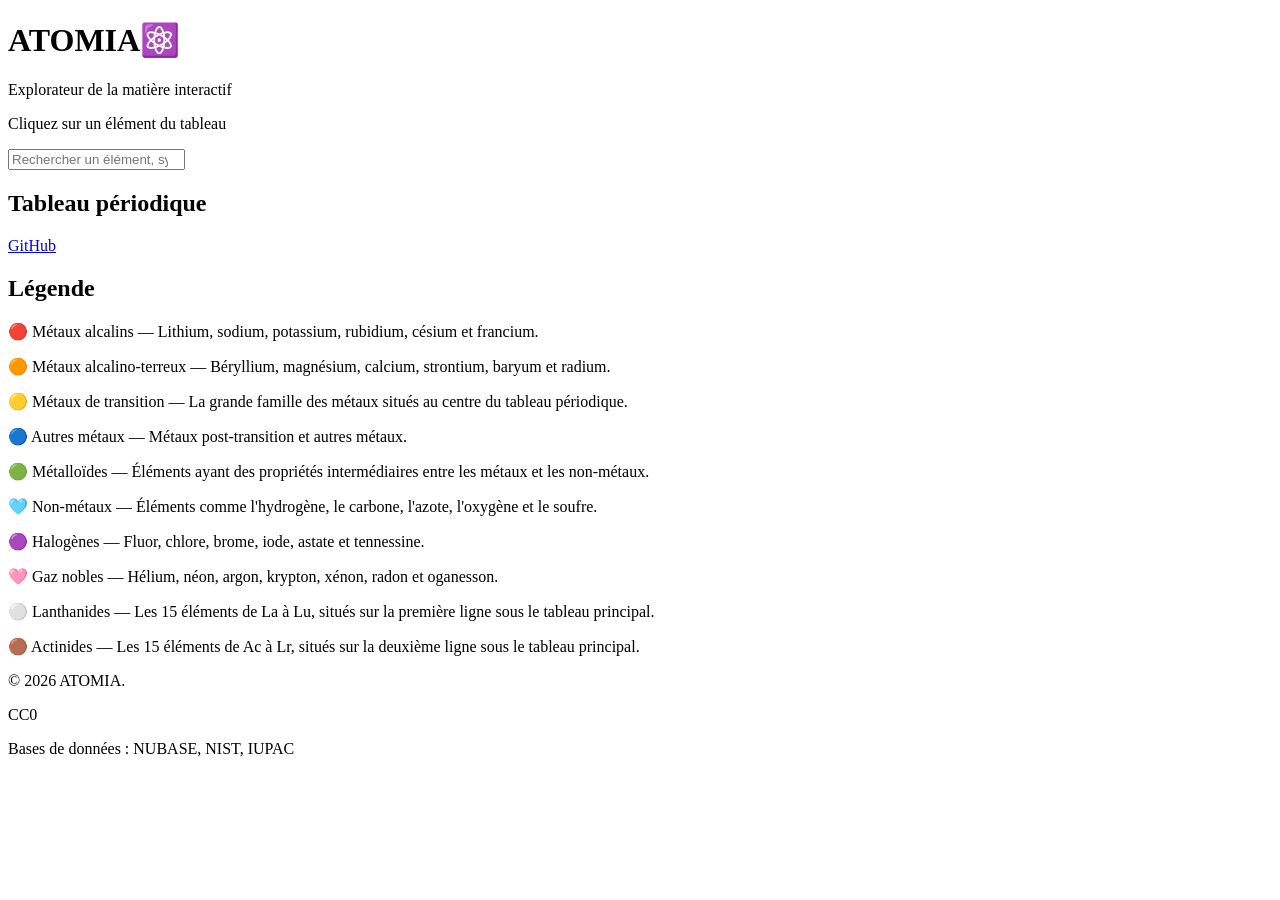
==== index.html @ 656f8fb9 "Add initial index.html for ATOMIA project Initial HTML structure for ATOMIA interactive material exp" ====
<!DOCTYPE html>
<html lang="fr">

<head>
    <meta charset="UTF-8">

    <meta name="viewport"
          content="width=device-width, initial-scale=1.0">

    <title>ATOMIA ⚛️</title>

    <link rel="stylesheet" href="style.css">
</head>

<body>

    <header class="header">

        <h1>
            <strong>ATOMIA</strong><span>⚛️</span>
        </h1>

        <p>Explorateur de la matière interactif</p>
        <p>Cliquez sur un élément du tableau</p>

    </header>

    <main>

        <section class="search-section">

            <input
                type="search"
                id="search"
                placeholder="Rechercher un élément, symbole, numéro..."
                autocomplete="off"
            >

        </section>

        <section class="periodic-section">

            <h2>Tableau périodique</h2>

            <div
                id="periodic-table"
                class="periodic-table">
            </div>

        </section>

        <section
            id="element-view"
            class="element-view hidden">
        </section>

    </main>

    <script src="app.js"></script>

    <a
        href="https://github.com/McAlex4031/Atomia"
        class="github">
        GitHub
    </a>


    <!-- LÉGENDE -->

    <section class="legend">

        <h2>Légende</h2>

        <p>
            🔴 Métaux alcalins — Lithium, sodium, potassium,
            rubidium, césium et francium.
        </p>

        <p>
            🟠 Métaux alcalino-terreux — Béryllium, magnésium,
            calcium, strontium, baryum et radium.
        </p>

        <p>
            🟡 Métaux de transition — La grande famille des
            métaux situés au centre du tableau périodique.
        </p>

        <p>
            🔵 Autres métaux — Métaux post-transition et autres métaux.
        </p>

        <p>
            🟢 Métalloïdes — Éléments ayant des propriétés
            intermédiaires entre les métaux et les non-métaux.
        </p>

        <p>
            🩵 Non-métaux — Éléments comme l'hydrogène,
            le carbone, l'azote, l'oxygène et le soufre.
        </p>

        <p>
            🟣 Halogènes — Fluor, chlore, brome, iode,
            astate et tennessine.
        </p>

        <p>
            🩷 Gaz nobles — Hélium, néon, argon, krypton,
            xénon, radon et oganesson.
        </p>

        <p>
            ⚪ Lanthanides — Les 15 éléments de La à Lu,
            situés sur la première ligne sous le tableau principal.
        </p>

        <p>
            🟤 Actinides — Les 15 éléments de Ac à Lr,
            situés sur la deuxième ligne sous le tableau principal.
        </p>

    </section>


    <footer>

        <p>© 2026 ATOMIA.</p>

        <p>CC0</p>

        <p>
            Bases de données : NUBASE, NIST, IUPAC
        </p>

    </footer>

</body>

</html>
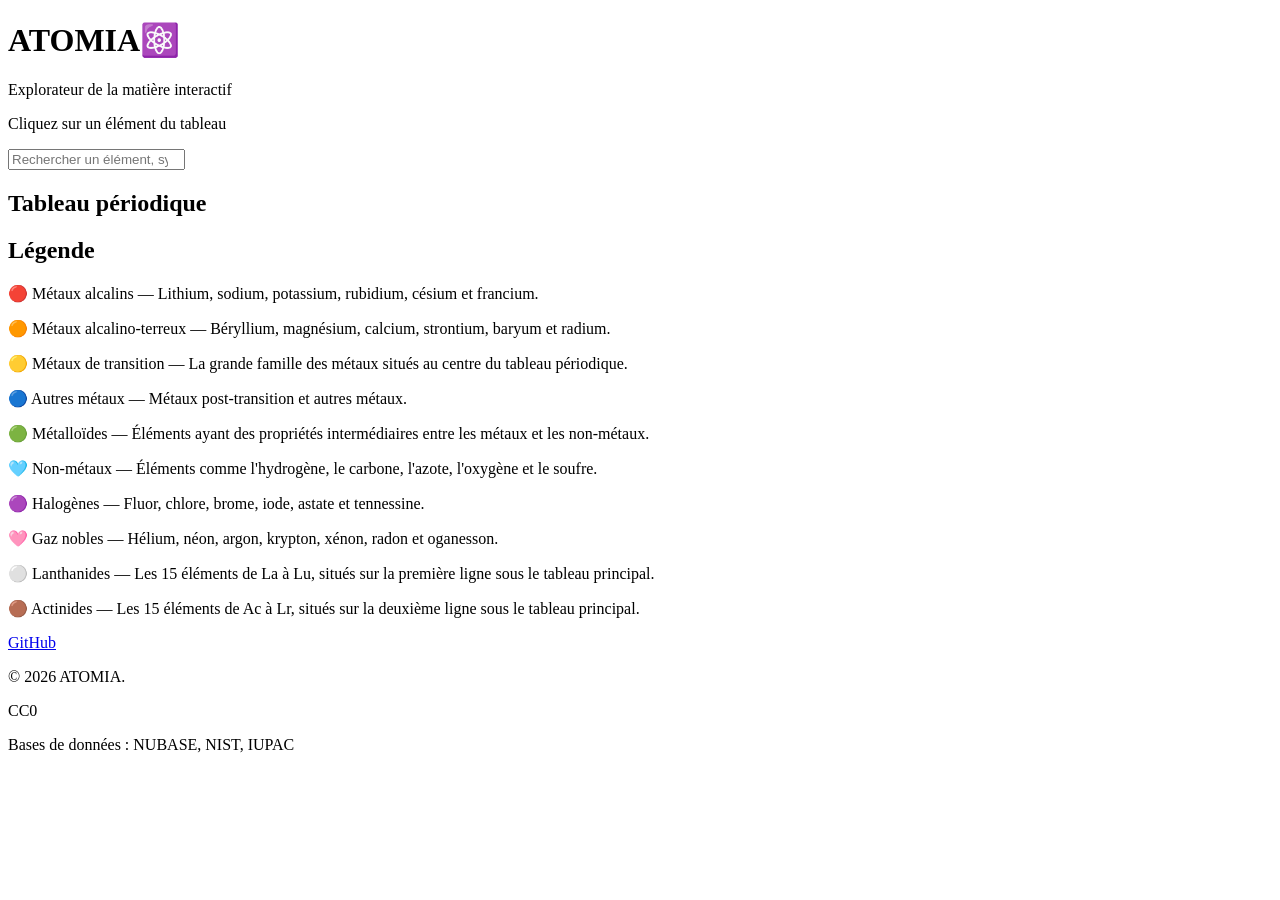
==== commit 56ae72f0: "Move GitHub link and clean up index.html Reposition GitHub link and remove redundant comments." ====
--- a/index.html
+++ b/index.html
@@ -58,15 +58,6 @@
 
     <script src="app.js"></script>
 
-    <a
-        href="https://github.com/McAlex4031/Atomia"
-        class="github">
-        GitHub
-    </a>
-
-
-    <!-- LÉGENDE -->
-
     <section class="legend">
 
         <h2>Légende</h2>
@@ -122,6 +113,11 @@
 
     </section>
 
+    <a
+    href="https://github.com/McAlex4031/Atomia"
+    class="github">
+    GitHub
+    </a>
 
     <footer>
 
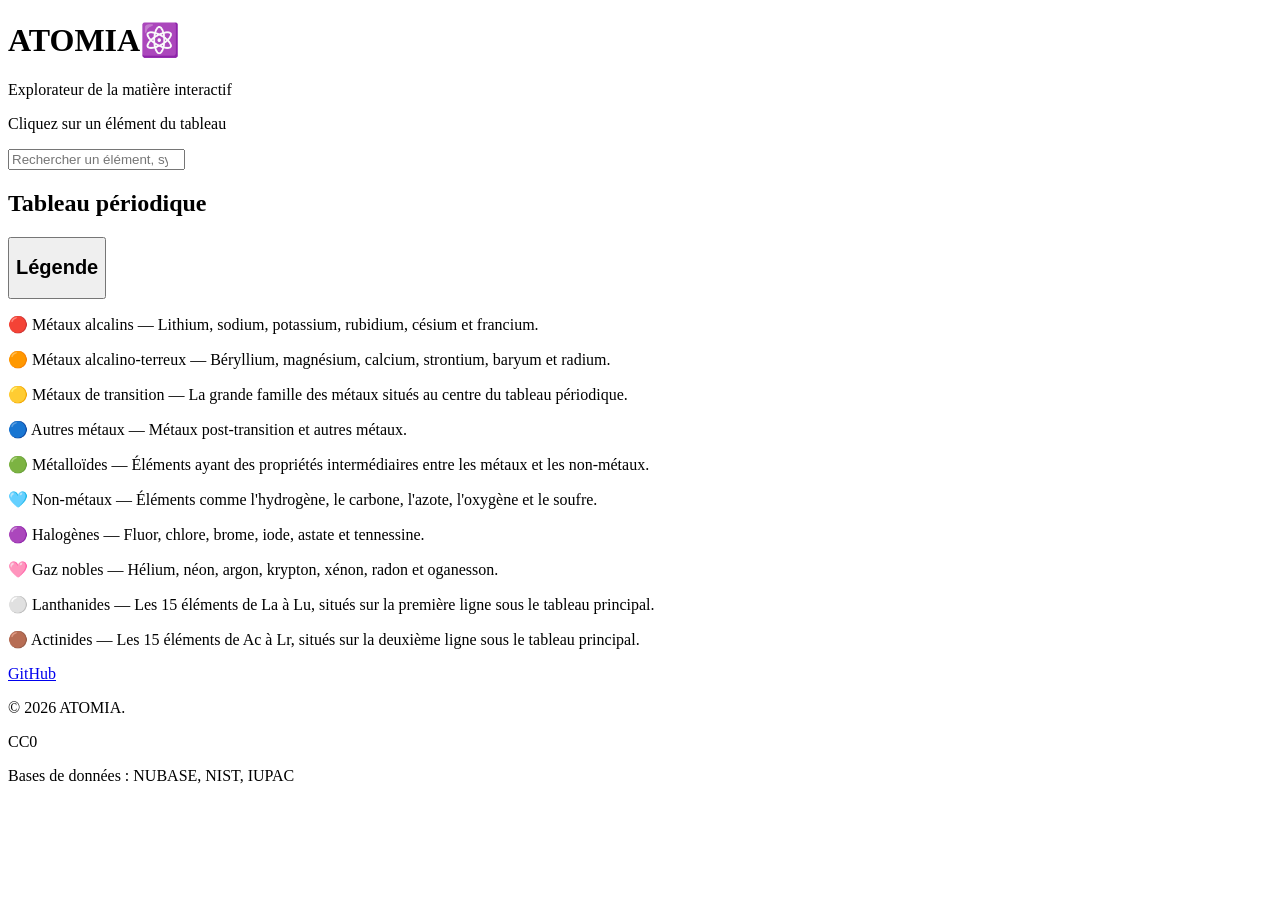
==== commit 8f30c092: "Add initial HTML structure for ATOMIA project" ====
--- a/index.html
+++ b/index.html
@@ -2,6 +2,7 @@
 <html lang="fr">
 
 <head>
+
     <meta charset="UTF-8">
 
     <meta name="viewport"
@@ -10,57 +11,80 @@
     <title>ATOMIA ⚛️</title>
 
     <link rel="stylesheet" href="style.css">
+
 </head>
 
 <body>
 
-    <header class="header">
+<header class="header">
 
-        <h1>
-            <strong>ATOMIA</strong><span>⚛️</span>
-        </h1>
+    <h1>
+        <strong>ATOMIA</strong><span>⚛️</span>
+    </h1>
 
-        <p>Explorateur de la matière interactif</p>
-        <p>Cliquez sur un élément du tableau</p>
+    <p>Explorateur de la matière interactif</p>
 
-    </header>
+    <p>Cliquez sur un élément du tableau</p>
 
-    <main>
+</header>
 
-        <section class="search-section">
 
-            <input
-                type="search"
-                id="search"
-                placeholder="Rechercher un élément, symbole, numéro..."
-                autocomplete="off"
-            >
+<main>
 
-        </section>
+    <section class="search-section">
 
-        <section class="periodic-section">
+        <input
+            type="search"
+            id="search"
+            placeholder="Rechercher un élément, symbole, numéro..."
+            autocomplete="off"
+        >
 
-            <h2>Tableau périodique</h2>
+    </section>
 
-            <div
-                id="periodic-table"
-                class="periodic-table">
-            </div>
 
-        </section>
+    <section class="periodic-section">
 
-        <section
-            id="element-view"
-            class="element-view hidden">
-        </section>
+        <h2>Tableau périodique</h2>
 
-    </main>
+        <div
+            id="periodic-table"
+            class="periodic-table">
+        </div>
 
-    <script src="app.js"></script>
+    </section>
 
-    <section class="legend">
+
+    <section
+        id="element-view"
+        class="element-view hidden">
+    </section>
+
+</main>
+
+
+<!-- LÉGENDE -->
+
+<section class="legend">
+
+    <button
+        class="legend-header"
+        id="legend-toggle"
+        type="button">
 
         <h2>Légende</h2>
+
+        <span
+            class="legend-arrow"
+            aria-hidden="true">
+        </span>
+
+    </button>
+
+
+    <div
+        class="legend-content"
+        id="legend-content">
 
         <p>
             🔴 Métaux alcalins — Lithium, sodium, potassium,
@@ -111,25 +135,34 @@
             situés sur la deuxième ligne sous le tableau principal.
         </p>
 
-    </section>
+    </div>
 
-    <a
+</section>
+
+
+<!-- GITHUB -->
+
+<a
     href="https://github.com/McAlex4031/Atomia"
     class="github">
     GitHub
-    </a>
+</a>
 
-    <footer>
 
-        <p>© 2026 ATOMIA.</p>
+<footer>
 
-        <p>CC0</p>
+    <p>© 2026 ATOMIA.</p>
 
-        <p>
-            Bases de données : NUBASE, NIST, IUPAC
-        </p>
+    <p>CC0</p>
 
-    </footer>
+    <p>
+        Bases de données : NUBASE, NIST, IUPAC
+    </p>
+
+</footer>
+
+
+<script src="app.js"></script>
 
 </body>
 
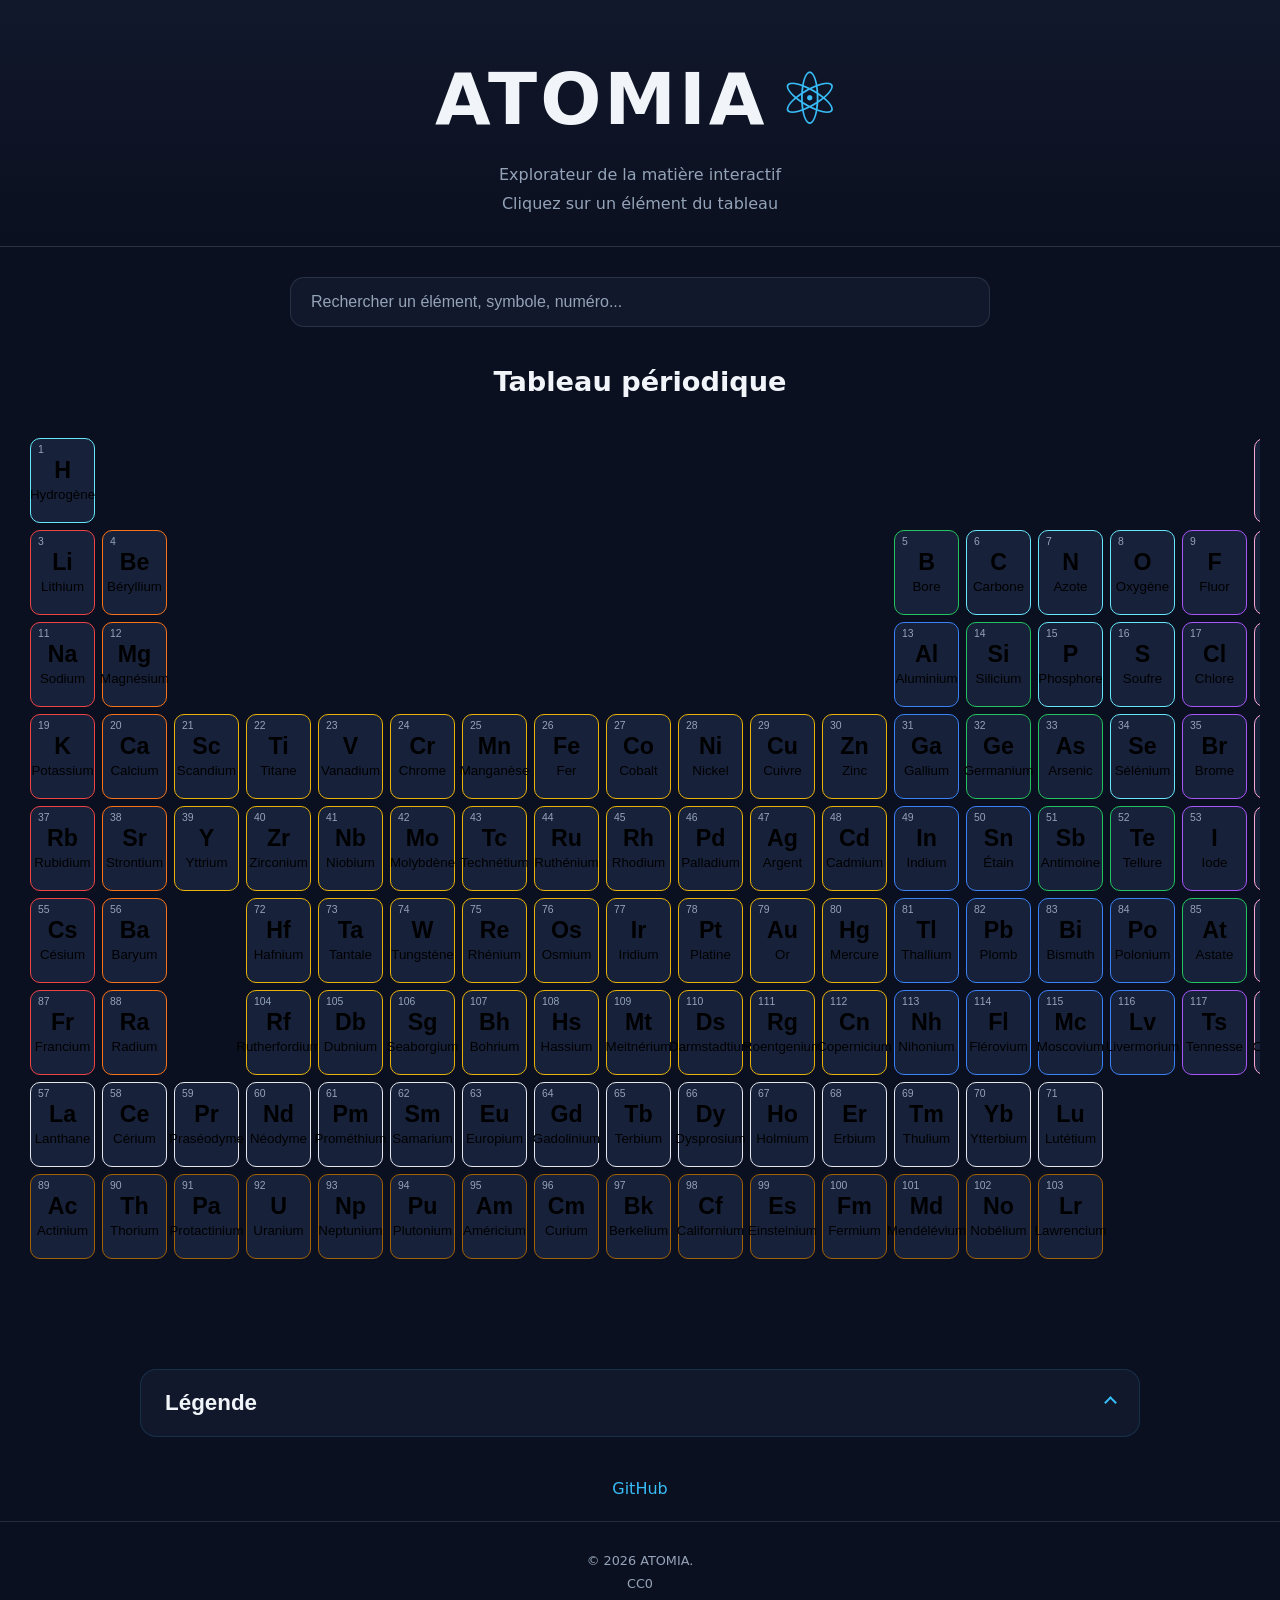
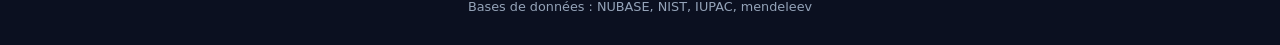
==== commit b231db8e: "Add 'mendeleev' to the list of databases" ====
--- a/index.html
+++ b/index.html
@@ -156,7 +156,7 @@
     <p>CC0</p>
 
     <p>
-        Bases de données : NUBASE, NIST, IUPAC
+        Bases de données : NUBASE, NIST, IUPAC, mendeleev
     </p>
 
 </footer>
--- a/style.css
+++ b/style.css
@@ -0,0 +1,1278 @@
+/* =========================================================
+   ATOMIA ⚛️
+   Feuille de style principale
+   ========================================================= */
+
+
+/* =========================================================
+   1. VARIABLES DU THÈME
+   ========================================================= */
+
+/*
+   Les variables CSS permettent de stocker nos couleurs
+   une seule fois.
+
+   Ensuite, au lieu d'écrire #0B1020 partout, on écrit
+   simplement var(--background).
+
+   C'est très pratique si on veut changer le thème plus tard.
+*/
+
+:root {
+
+    /* Interface */
+    --background: #0B1020;
+    --background-secondary: #11182B;
+    --card: #17213A;
+
+    --text: #F1F5F9;
+    --text-secondary: #94A3B8;
+
+    --accent: #38BDF8;
+    --accent-dark: #0284C7;
+
+    /* Familles chimiques */
+
+    --alkali-metal: #EF4444;
+    --alkaline-earth-metal: #F97316;
+    --transition-metal: #EAB308;
+    --post-transition-metal: #3B82F6;
+    --metalloid: #22C55E;
+    --nonmetal: #67E8F9;
+    --halogen: #A855F7;
+    --noble-gas: #F9A8D4;
+    --lanthanide: #E5E7EB;
+    --actinide: #A16207;
+
+    /* Autres */
+    --border: rgba(148, 163, 184, 0.18);
+    --shadow: rgba(0, 0, 0, 0.35);
+}
+
+
+/* =========================================================
+   2. RÉINITIALISATION
+   ========================================================= */
+
+* {
+    box-sizing: border-box;
+    margin: 0;
+    padding: 0;
+}
+
+html {
+    scroll-behavior: smooth;
+}
+
+body {
+
+    font-family:
+        system-ui,
+        -apple-system,
+        BlinkMacSystemFont,
+        "Segoe UI",
+        sans-serif;
+
+    background: var(--background);
+    color: var(--text);
+
+    min-height: 100vh;
+
+    line-height: 1.5;
+}
+
+
+/* =========================================================
+   3. HEADER
+   ========================================================= */
+
+.header {
+
+    text-align: center;
+
+    padding: 45px 20px 30px;
+
+    background:
+        linear-gradient(
+            180deg,
+            var(--background-secondary),
+            var(--background)
+        );
+
+    border-bottom: 1px solid var(--border);
+}
+
+.header h1 {
+
+    font-size: clamp(2.5rem, 8vw, 4.5rem);
+
+    letter-spacing: 3px;
+
+    margin-bottom: 10px;
+}
+
+.header h1 span {
+
+    margin-left: 10px;
+
+    color: var(--accent);
+}
+
+.header p {
+
+    color: var(--text-secondary);
+
+    font-size: 1rem;
+
+    margin-top: 5px;
+}
+
+
+/* =========================================================
+   4. CONTENU PRINCIPAL
+   ========================================================= */
+
+main {
+
+    width: min(1500px, 100%);
+
+    margin: 0 auto;
+
+    padding: 30px 20px 60px;
+}
+
+
+/* =========================================================
+   5. RECHERCHE
+   ========================================================= */
+
+.search-section {
+
+    display: flex;
+
+    justify-content: center;
+
+    margin-bottom: 35px;
+}
+
+#search {
+
+    width: min(700px, 100%);
+
+    padding: 15px 20px;
+
+    border: 1px solid var(--border);
+
+    border-radius: 14px;
+
+    background: var(--background-secondary);
+
+    color: var(--text);
+
+    font-size: 1rem;
+
+    outline: none;
+
+    transition:
+        border-color 0.2s ease,
+        box-shadow 0.2s ease;
+}
+
+#search::placeholder {
+
+    color: var(--text-secondary);
+}
+
+#search:focus {
+
+    border-color: var(--accent);
+
+    box-shadow:
+        0 0 0 3px rgba(56, 189, 248, 0.12);
+}
+
+
+/* =========================================================
+   6. TABLEAU PÉRIODIQUE
+   ========================================================= */
+
+.periodic-section {
+
+    width: 100%;
+}
+
+.periodic-section h2 {
+
+    text-align: center;
+
+    margin-bottom: 25px;
+
+    font-size: 1.7rem;
+}
+
+
+/*
+   Le tableau utilise CSS Grid.
+
+   18 colonnes = 18 groupes du tableau périodique.
+
+   Chaque élément sera placé par JavaScript grâce
+   à son groupe et sa période.
+*/
+
+.periodic-table {
+
+    display: grid;
+
+    grid-template-columns: repeat(18, minmax(65px, 1fr));
+
+    grid-auto-rows: minmax(85px, auto);
+
+    gap: 7px;
+
+    width: 100%;
+
+    overflow-x: auto;
+
+    padding: 10px;
+}
+
+
+/* =========================================================
+   7. CASE D'UN ÉLÉMENT
+   ========================================================= */
+
+.element {
+
+    position: relative;
+
+    display: flex;
+
+    flex-direction: column;
+
+    justify-content: center;
+
+    align-items: center;
+
+    min-width: 65px;
+
+    min-height: 85px;
+
+    padding: 7px;
+
+    border-radius: 10px;
+
+    background: var(--card);
+
+    border: 1px solid var(--border);
+
+    cursor: pointer;
+
+    user-select: none;
+
+    transition:
+        transform 0.18s ease,
+        box-shadow 0.18s ease,
+        filter 0.18s ease;
+}
+
+
+/*
+   :hover s'active quand la souris passe au-dessus
+   d'une case.
+
+   transform: translateY(-4px)
+   fait légèrement monter la case.
+*/
+
+.element:hover {
+
+    transform: translateY(-4px);
+
+    box-shadow:
+        0 8px 20px var(--shadow);
+
+    filter: brightness(1.12);
+
+    z-index: 2;
+}
+
+
+/*
+   Quand on navigue au clavier avec TAB,
+   on garde un indicateur visuel.
+*/
+
+.element:focus-visible {
+
+    outline: 2px solid var(--accent);
+
+    outline-offset: 2px;
+}
+
+
+/* Numéro atomique */
+
+.element .atomic-number {
+
+    position: absolute;
+
+    top: 5px;
+    left: 7px;
+
+    font-size: 0.65rem;
+
+    color: var(--text-secondary);
+}
+
+
+/* Symbole */
+
+.element .symbol {
+
+    font-size: 1.45rem;
+
+    font-weight: 800;
+
+    line-height: 1;
+
+    margin-bottom: 5px;
+}
+
+
+/* Nom */
+
+.element .name {
+
+    font-size: 0.65rem;
+
+    text-align: center;
+
+    color: var(--text-secondary);
+
+    white-space: nowrap;
+
+    overflow: hidden;
+
+    text-overflow: ellipsis;
+
+    max-width: 100%;
+}
+
+
+/* Masse atomique */
+
+.element .atomic-mass {
+
+    font-size: 0.55rem;
+
+    margin-top: 4px;
+
+    color: var(--text-secondary);
+}
+
+
+/* =========================================================
+   8. COULEURS DES FAMILLES CHIMIQUES
+   ========================================================= */
+
+.element.alkali-metal {
+    border-color: var(--alkali-metal);
+}
+
+.element.alkaline-earth-metal {
+    border-color: var(--alkaline-earth-metal);
+}
+
+.element.transition-metal {
+    border-color: var(--transition-metal);
+}
+
+.element.post-transition-metal {
+    border-color: var(--post-transition-metal);
+}
+
+.element.metalloid {
+    border-color: var(--metalloid);
+}
+
+.element.nonmetal {
+    border-color: var(--nonmetal);
+}
+
+.element.halogen {
+    border-color: var(--halogen);
+}
+
+.element.noble-gas {
+    border-color: var(--noble-gas);
+}
+
+.element.lanthanide {
+    border-color: var(--lanthanide);
+}
+
+.element.actinide {
+    border-color: var(--actinide);
+}
+
+
+/*
+   Petit effet lumineux au survol.
+
+   Chaque famille reprend sa propre couleur.
+*/
+
+.element.alkali-metal:hover {
+    box-shadow: 0 0 18px var(--alkali-metal);
+}
+
+.element.alkaline-earth-metal:hover {
+    box-shadow: 0 0 18px var(--alkaline-earth-metal);
+}
+
+.element.transition-metal:hover {
+    box-shadow: 0 0 18px var(--transition-metal);
+}
+
+.element.post-transition-metal:hover {
+    box-shadow: 0 0 18px var(--post-transition-metal);
+}
+
+.element.metalloid:hover {
+    box-shadow: 0 0 18px var(--metalloid);
+}
+
+.element.nonmetal:hover {
+    box-shadow: 0 0 18px var(--nonmetal);
+}
+
+.element.halogen:hover {
+    box-shadow: 0 0 18px var(--halogen);
+}
+
+.element.noble-gas:hover {
+    box-shadow: 0 0 18px var(--noble-gas);
+}
+
+.element.lanthanide:hover {
+    box-shadow: 0 0 18px var(--lanthanide);
+}
+
+.element.actinide:hover {
+    box-shadow: 0 0 18px var(--actinide);
+}
+
+
+/* =========================================================
+   9. FICHE D'UN ÉLÉMENT
+   ========================================================= */
+
+.element-view {
+
+    margin-top: 40px;
+
+    padding: 30px;
+
+    background: var(--background-secondary);
+
+    border: 1px solid var(--border);
+
+    border-radius: 18px;
+
+    box-shadow:
+        0 15px 40px var(--shadow);
+}
+
+
+/*
+   Cette classe permet à JavaScript de cacher
+   complètement la fiche.
+*/
+
+.hidden {
+    display: none;
+}
+
+
+/* =========================================================
+   10. LIEN GITHUB
+   ========================================================= */
+
+.github {
+
+    display: block;
+
+    width: fit-content;
+
+    margin: 20px auto;
+
+    color: var(--accent);
+
+    text-decoration: none;
+
+    transition:
+        color 0.2s ease,
+        transform 0.2s ease;
+}
+
+.github:hover {
+
+    color: var(--text);
+
+    transform: translateY(-2px);
+}
+
+
+/* =========================================================
+   11. FOOTER
+   ========================================================= */
+
+footer {
+
+    text-align: center;
+
+    padding: 25px 20px;
+
+    color: var(--text-secondary);
+
+    font-size: 0.8rem;
+
+    border-top: 1px solid var(--border);
+}
+
+footer p {
+
+    margin: 4px 0;
+}
+
+
+/* =========================================================
+   12. RESPONSIVE — TABLETTE
+   ========================================================= */
+
+@media (max-width: 900px) {
+
+    main {
+        padding-left: 10px;
+        padding-right: 10px;
+    }
+
+    .periodic-table {
+
+        grid-template-columns:
+            repeat(18, 65px);
+
+        overflow-x: auto;
+    }
+
+}
+
+
+/* =========================================================
+   13. RESPONSIVE — TÉLÉPHONE
+   ========================================================= */
+
+@media (max-width: 600px) {
+
+    .header {
+
+        padding-top: 30px;
+        padding-bottom: 25px;
+    }
+
+    .header h1 {
+
+        font-size: 2.5rem;
+
+        letter-spacing: 2px;
+    }
+
+    main {
+
+        padding-top: 20px;
+    }
+
+    .periodic-section h2 {
+
+        font-size: 1.4rem;
+    }
+
+    .periodic-table {
+
+        gap: 5px;
+
+        padding: 8px;
+    }
+
+    .element {
+
+        min-width: 60px;
+        min-height: 78px;
+    }
+
+    .element .symbol {
+
+        font-size: 1.25rem;
+    }
+
+    .element .name {
+
+        font-size: 0.58rem;
+    }
+
+    .element-view {
+
+        padding: 20px;
+    }
+}
+
+
+/* =========================================================
+   14. ACCESSIBILITÉ
+   ========================================================= */
+
+@media (prefers-reduced-motion: reduce) {
+
+    *,
+    *::before,
+    *::after {
+
+        scroll-behavior: auto !important;
+
+        transition-duration: 0.01ms !important;
+
+        animation-duration: 0.01ms !important;
+    }
+}
+/* =========================================================
+   LÉGENDE
+   ========================================================= */
+
+.legend {
+    margin: 40px auto;
+    padding: 0;
+    max-width: 1000px;
+
+    background: var(--background-secondary);
+    border: 1px solid rgba(56, 189, 248, 0.15);
+    border-radius: 16px;
+
+    overflow: hidden;
+}
+
+
+/* Bouton titre + flèche */
+
+.legend-header {
+    width: 100%;
+
+    display: flex;
+    align-items: center;
+    justify-content: space-between;
+
+    padding: 20px 24px;
+
+    background: transparent;
+    border: none;
+
+    color: var(--text);
+
+    cursor: pointer;
+    text-align: left;
+}
+
+
+.legend-header h2 {
+    margin: 0;
+
+    font-size: 1.4rem;
+}
+
+
+/* Petite flèche créée en CSS */
+
+.legend-arrow {
+    width: 9px;
+    height: 9px;
+
+    border-right: 2px solid var(--accent);
+    border-bottom: 2px solid var(--accent);
+
+    transform: rotate(225deg);
+
+    transition: transform 0.25s ease;
+}
+
+
+/* Contenu fermé */
+
+.legend-content {
+    max-height: 0;
+    overflow: hidden;
+
+    padding: 0 24px;
+
+    opacity: 0;
+
+    transition:
+        max-height 0.35s ease,
+        opacity 0.25s ease,
+        padding 0.35s ease;
+}
+
+
+/* Contenu ouvert */
+
+.legend.open .legend-content {
+    max-height: 1000px;
+
+    padding: 0 24px 20px;
+
+    opacity: 1;
+}
+
+
+/* Flèche vers le bas quand ouvert */
+
+.legend.open .legend-arrow {
+    transform: rotate(45deg);
+}
+
+
+/* Paragraphes */
+
+.legend-content p {
+    margin: 10px 0;
+
+    color: var(--text-secondary);
+    line-height: 1.6;
+}
+
+
+/* Effet au survol */
+
+.legend-header:hover {
+    background: rgba(56, 189, 248, 0.05);
+}
+
+
+/* Mobile */
+
+@media (max-width: 600px) {
+
+    .legend {
+        margin: 30px 12px;
+    }
+
+    .legend-header {
+        padding: 18px;
+    }
+
+    .legend-content {
+        padding-left: 18px;
+        padding-right: 18px;
+    }
+
+    .legend.open .legend-content {
+        padding-left: 18px;
+        padding-right: 18px;
+        padding-bottom: 18px;
+    }
+
+}
+/* =========================================================
+   SECTIONS DÉPLIABLES DES FICHES ÉLÉMENTS
+   ========================================================= */
+
+.collapsible-section {
+    overflow: hidden;
+}
+
+
+/* Bouton de la section */
+
+.section-toggle {
+    width: 100%;
+
+    display: flex;
+    align-items: center;
+    justify-content: space-between;
+
+    padding: 5px 0;
+
+    background: transparent;
+    border: none;
+
+    color: var(--text);
+
+    cursor: pointer;
+    text-align: left;
+}
+
+
+.section-toggle h3 {
+    margin: 0;
+}
+
+
+/* Vraie flèche créée en CSS */
+
+.section-arrow {
+    width: 9px;
+    height: 9px;
+
+    border-right: 2px solid var(--accent);
+    border-bottom: 2px solid var(--accent);
+
+    transform: rotate(225deg);
+
+    transition: transform 0.25s ease;
+}
+
+
+/* Contenu fermé */
+
+.section-content {
+    max-height: 0;
+
+    overflow: hidden;
+
+    opacity: 0;
+
+    transition:
+        max-height 0.35s ease,
+        opacity 0.25s ease;
+}
+
+
+/* Contenu ouvert */
+
+.collapsible-section.open .section-content {
+    max-height: 5000px;
+
+    opacity: 1;
+}
+
+
+/* Flèche vers le bas */
+
+.collapsible-section.open .section-arrow {
+    transform: rotate(45deg);
+}
+
+
+/* Effet au survol */
+
+.section-toggle:hover {
+    opacity: 0.85;
+}
+
+
+/* Accessibilité : moins d'animations */
+
+@media (prefers-reduced-motion: reduce) {
+
+    .section-arrow,
+    .section-content {
+        transition: none;
+    }
+
+}
+
+/* =========================================================
+   FICHES ÉLÉMENTS - NOUVELLES SECTIONS
+   ========================================================= */
+
+.collapsible-section {
+    margin: 20px 0;
+    padding: 18px 20px;
+    background: var(--card);
+    border-radius: 14px;
+    border: 1px solid rgba(56, 189, 248, 0.12);
+    overflow: hidden;
+}
+
+
+/* ---------------------------------------------------------
+   BOUTON DES SECTIONS
+   --------------------------------------------------------- */
+
+.section-toggle {
+    width: 100%;
+    display: flex;
+    align-items: center;
+    justify-content: space-between;
+
+    padding: 5px 0;
+
+    background: transparent;
+    border: none;
+
+    color: var(--text);
+
+    cursor: pointer;
+    text-align: left;
+}
+
+.section-toggle h3 {
+    margin: 0;
+    font-size: 1.1rem;
+}
+
+
+/* ---------------------------------------------------------
+   FLÈCHE
+   --------------------------------------------------------- */
+
+.section-arrow {
+    width: 9px;
+    height: 9px;
+
+    border-right: 2px solid var(--accent);
+    border-bottom: 2px solid var(--accent);
+
+    transform: rotate(225deg);
+
+    transition: transform 0.25s ease;
+}
+
+.collapsible-section.open .section-arrow {
+    transform: rotate(45deg);
+}
+
+
+/* ---------------------------------------------------------
+   CONTENU DÉPLIABLE
+   --------------------------------------------------------- */
+
+.section-content {
+    max-height: 0;
+    overflow: hidden;
+
+    opacity: 0;
+
+    transition:
+        max-height 0.35s ease,
+        opacity 0.25s ease;
+}
+
+.collapsible-section.open .section-content {
+    max-height: 5000px;
+    opacity: 1;
+}
+
+
+/* ---------------------------------------------------------
+   GRILLE DES INFORMATIONS
+   --------------------------------------------------------- */
+
+.info-grid {
+    display: grid;
+
+    grid-template-columns:
+        repeat(auto-fit, minmax(180px, 1fr));
+
+    gap: 12px;
+
+    margin-top: 15px;
+}
+
+
+/* ---------------------------------------------------------
+   CARTE D'INFORMATION
+   --------------------------------------------------------- */
+
+.info-card {
+    padding: 14px;
+
+    background: var(--background-secondary);
+
+    border-radius: 10px;
+
+    border: 1px solid rgba(56, 189, 248, 0.08);
+
+    display: flex;
+    flex-direction: column;
+
+    gap: 6px;
+}
+
+.info-card strong {
+    color: var(--accent);
+    font-size: 0.85rem;
+}
+
+.info-card span {
+    color: var(--text);
+    line-height: 1.4;
+}
+
+
+/* ---------------------------------------------------------
+   SOUS-INFORMATIONS
+   --------------------------------------------------------- */
+
+.sub-info {
+    margin-top: 20px;
+}
+
+.sub-info h4 {
+    margin-bottom: 10px;
+    color: var(--text);
+}
+
+.sub-info ul {
+    margin: 0;
+    padding-left: 20px;
+}
+
+.sub-info li {
+    margin: 6px 0;
+    color: var(--text-secondary);
+}
+
+
+/* ---------------------------------------------------------
+   ÉTATS D'OXYDATION
+   --------------------------------------------------------- */
+
+.oxidation-states {
+    display: flex;
+    flex-wrap: wrap;
+
+    gap: 10px;
+
+    margin-top: 15px;
+}
+
+.oxidation-state {
+    display: inline-flex;
+
+    align-items: center;
+    justify-content: center;
+
+    min-width: 42px;
+    padding: 8px 12px;
+
+    background: var(--background-secondary);
+
+    border-radius: 10px;
+
+    color: var(--accent);
+
+    font-weight: 600;
+
+    border: 1px solid rgba(56, 189, 248, 0.15);
+}
+
+
+/* ---------------------------------------------------------
+   FORMULES
+   --------------------------------------------------------- */
+
+.formulas-list {
+    display: flex;
+    flex-direction: column;
+
+    gap: 10px;
+
+    margin-top: 15px;
+}
+
+.formula-button {
+    width: 100%;
+
+    padding: 14px;
+
+    display: flex;
+    align-items: center;
+    gap: 10px;
+
+    background: var(--background-secondary);
+
+    border: 1px solid rgba(56, 189, 248, 0.1);
+
+    border-radius: 10px;
+
+    color: var(--text);
+
+    cursor: pointer;
+
+    text-align: left;
+
+    transition:
+        border-color 0.2s ease,
+        transform 0.2s ease;
+}
+
+.formula-button:hover {
+    border-color: var(--accent);
+    transform: translateX(3px);
+}
+
+.formula-button strong {
+    color: var(--accent);
+}
+
+
+/* ---------------------------------------------------------
+   NUCLÉIDES
+   --------------------------------------------------------- */
+
+.nuclides-list {
+    display: grid;
+
+    grid-template-columns:
+        repeat(auto-fit, minmax(160px, 1fr));
+
+    gap: 12px;
+
+    margin-top: 15px;
+}
+
+.nuclide-card {
+    padding: 14px;
+
+    background: var(--background-secondary);
+
+    border-radius: 10px;
+
+    border: 1px solid rgba(56, 189, 248, 0.08);
+}
+
+.nuclide-card h4 {
+    margin: 0 0 10px;
+
+    color: var(--accent);
+    font-size: 1.05rem;
+}
+
+.nuclide-card p {
+    margin: 5px 0;
+
+    color: var(--text-secondary);
+}
+
+
+/* ---------------------------------------------------------
+   IONS
+   --------------------------------------------------------- */
+
+.ions-list {
+    display: grid;
+
+    grid-template-columns:
+        repeat(auto-fit, minmax(160px, 1fr));
+
+    gap: 12px;
+
+    margin-top: 15px;
+}
+
+.ion-card {
+    padding: 14px;
+
+    background: var(--background-secondary);
+
+    border-radius: 10px;
+
+    border: 1px solid rgba(56, 189, 248, 0.08);
+}
+
+.ion-card h4 {
+    margin: 0 0 10px;
+
+    color: var(--accent);
+
+    font-size: 1.15rem;
+}
+
+.ion-card p {
+    margin: 5px 0;
+
+    color: var(--text-secondary);
+}
+
+
+/* ---------------------------------------------------------
+   DONNÉES ABSENTES
+   --------------------------------------------------------- */
+
+.empty-data {
+    margin-top: 15px;
+
+    color: var(--text-secondary);
+
+    font-style: italic;
+}
+
+
+/* ---------------------------------------------------------
+   BOUTON FERMER
+   --------------------------------------------------------- */
+
+.close-element {
+    display: block;
+
+    margin: 30px auto 10px;
+
+    padding: 12px 24px;
+
+    background: var(--accent);
+
+    color: #ffffff;
+
+    border: none;
+
+    border-radius: 10px;
+
+    cursor: pointer;
+
+    font-weight: 600;
+
+    transition:
+        background 0.2s ease,
+        transform 0.2s ease;
+}
+
+.close-element:hover {
+    background: var(--accent-dark);
+    transform: translateY(-2px);
+}
+
+
+/* ---------------------------------------------------------
+   FICHE ÉLÉMENT
+   --------------------------------------------------------- */
+
+.element-header {
+    display: flex;
+
+    align-items: center;
+
+    gap: 20px;
+
+    margin-bottom: 25px;
+
+    padding: 25px;
+
+    background: var(--card);
+
+    border-radius: 16px;
+
+    border: 1px solid rgba(56, 189, 248, 0.12);
+}
+
+.element-symbol-large {
+    width: 
+       
+.element {
+    color: var(--text);
+}
+
+.element .atomic-number,
+.element .symbol,
+.element .element-name {
+    color: inherit;
+}
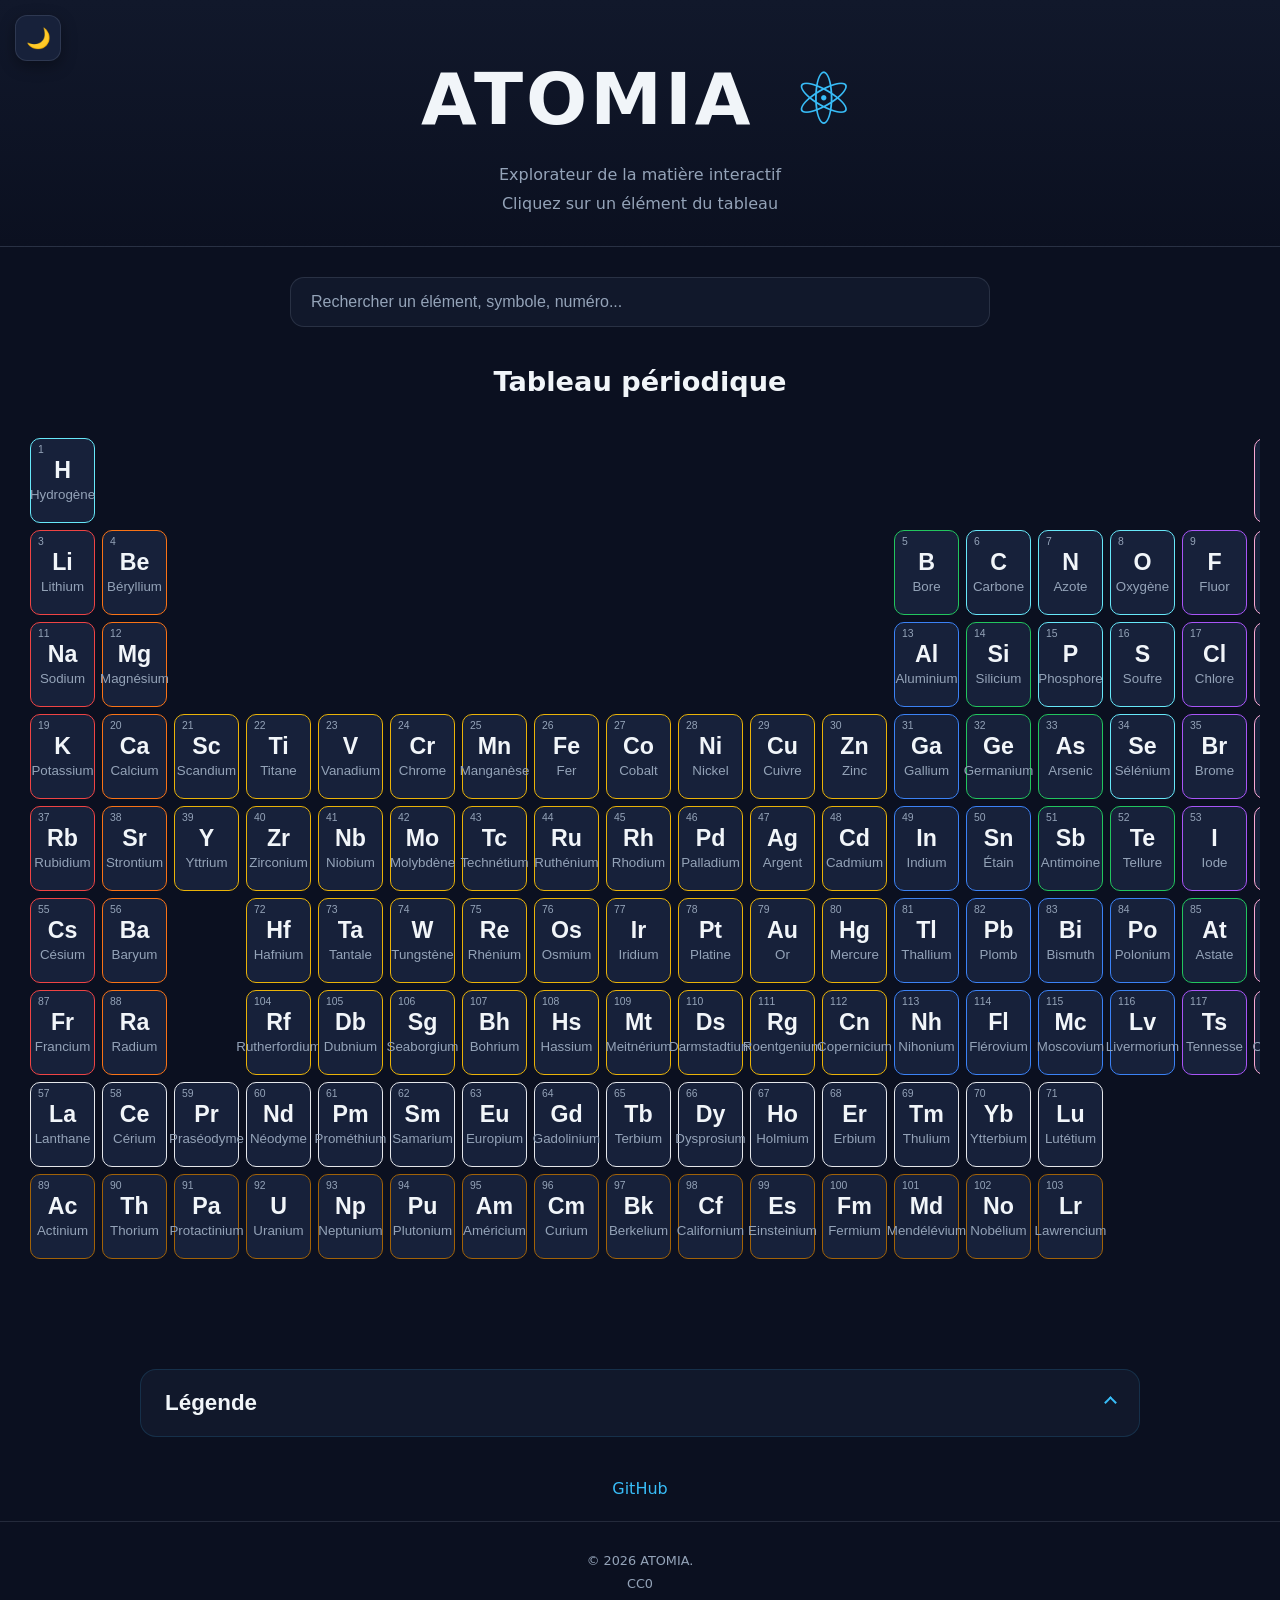
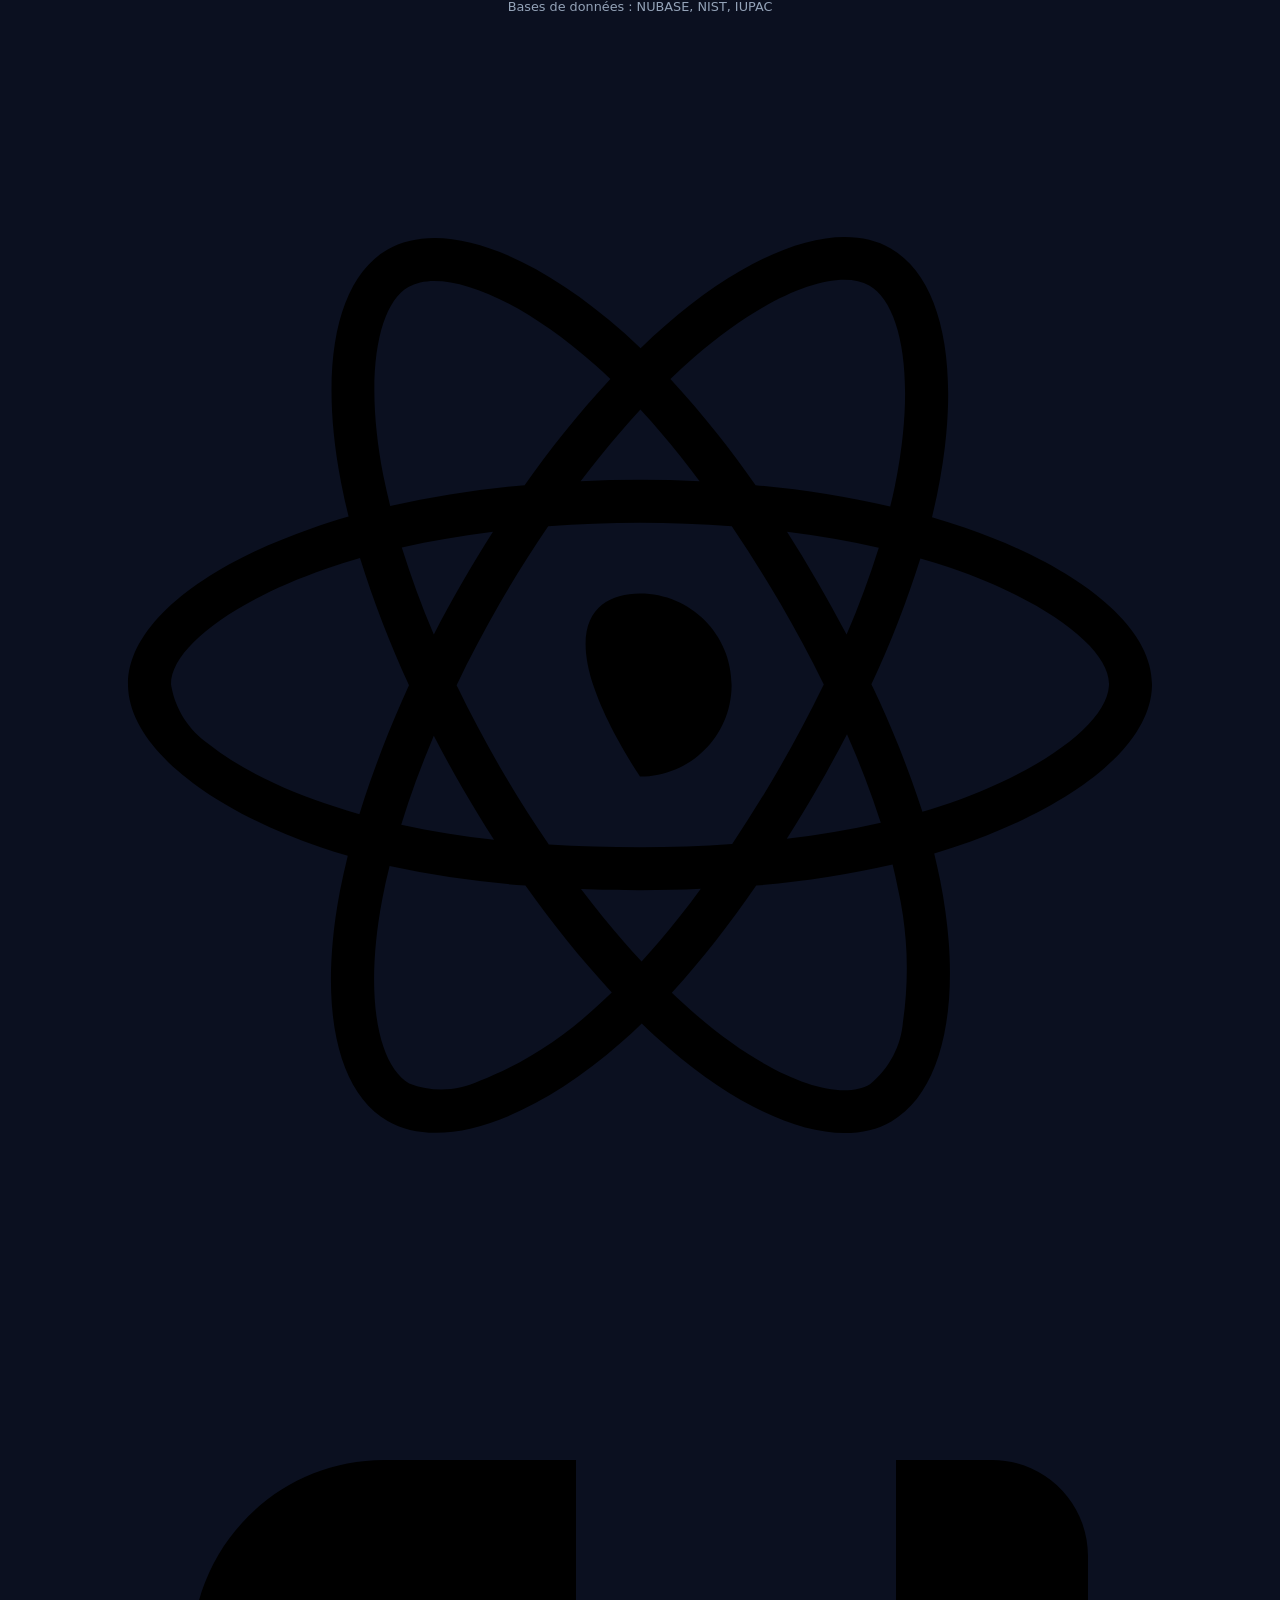
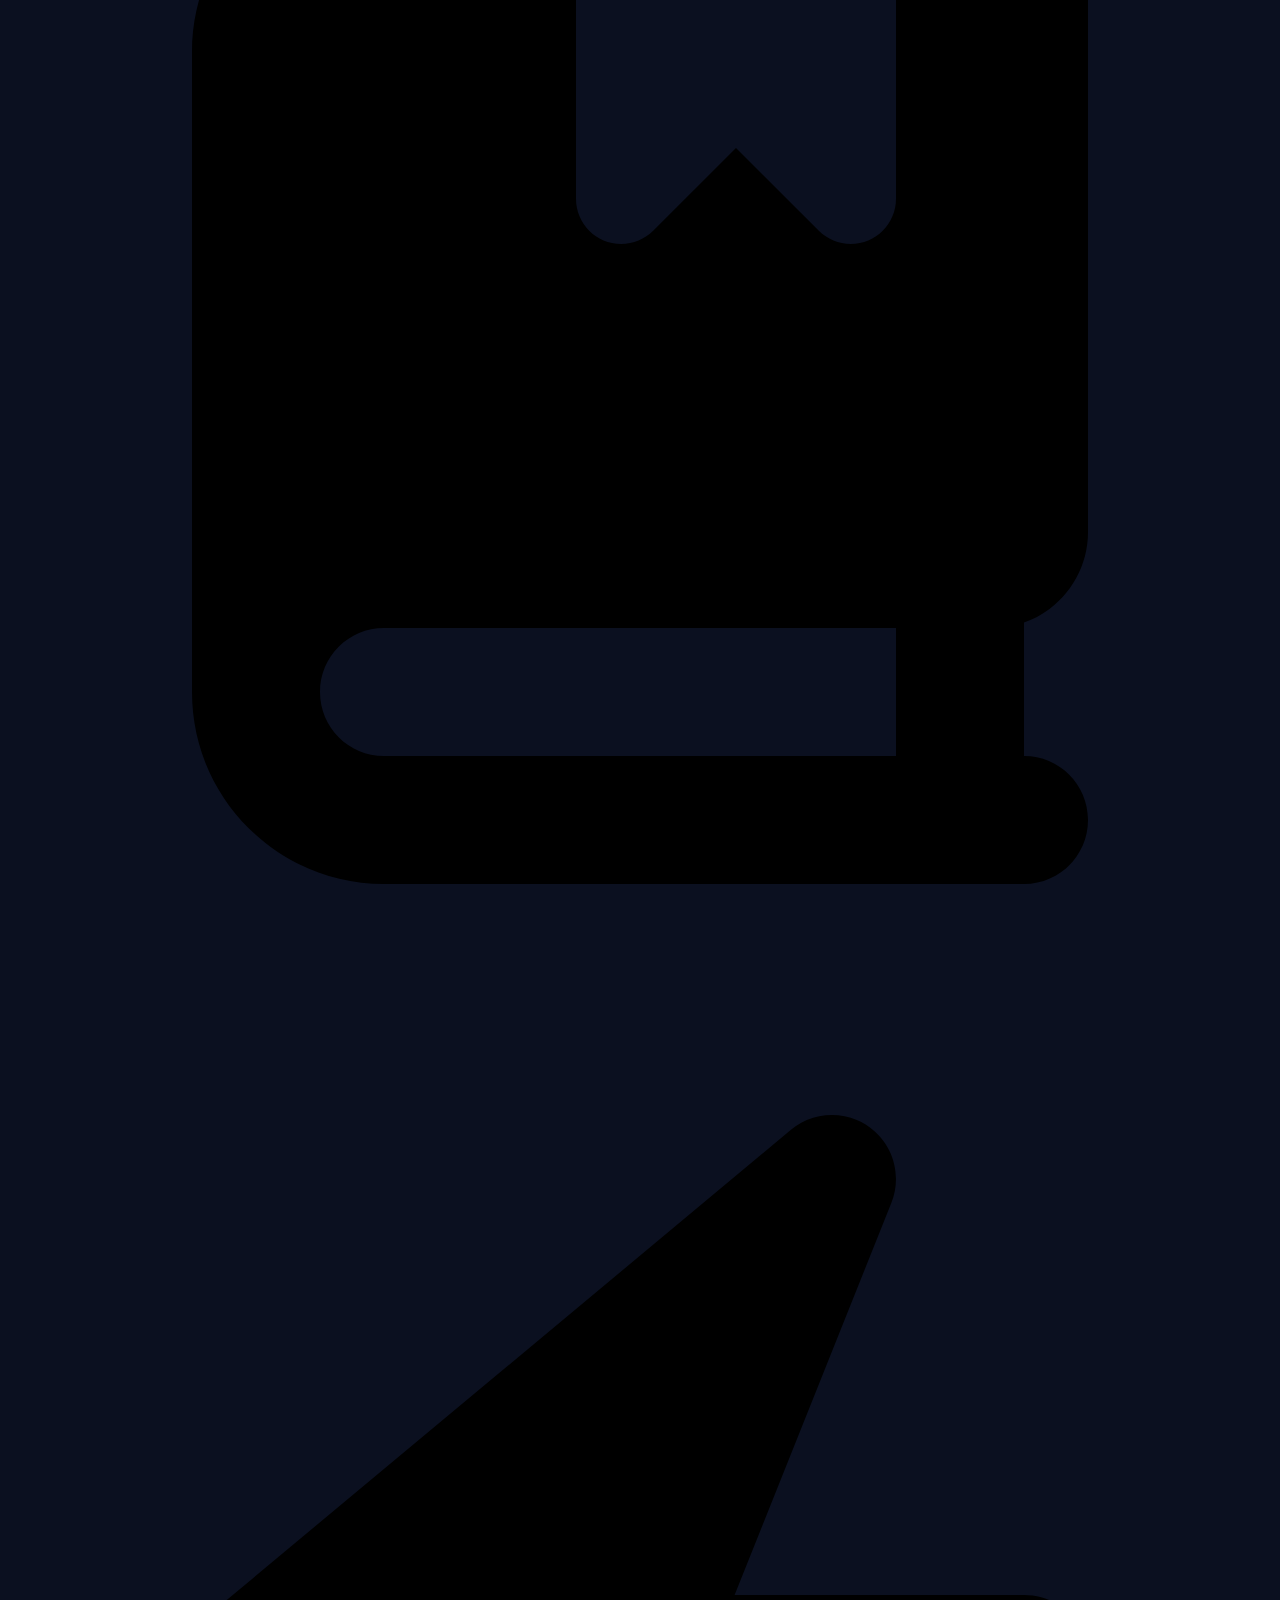
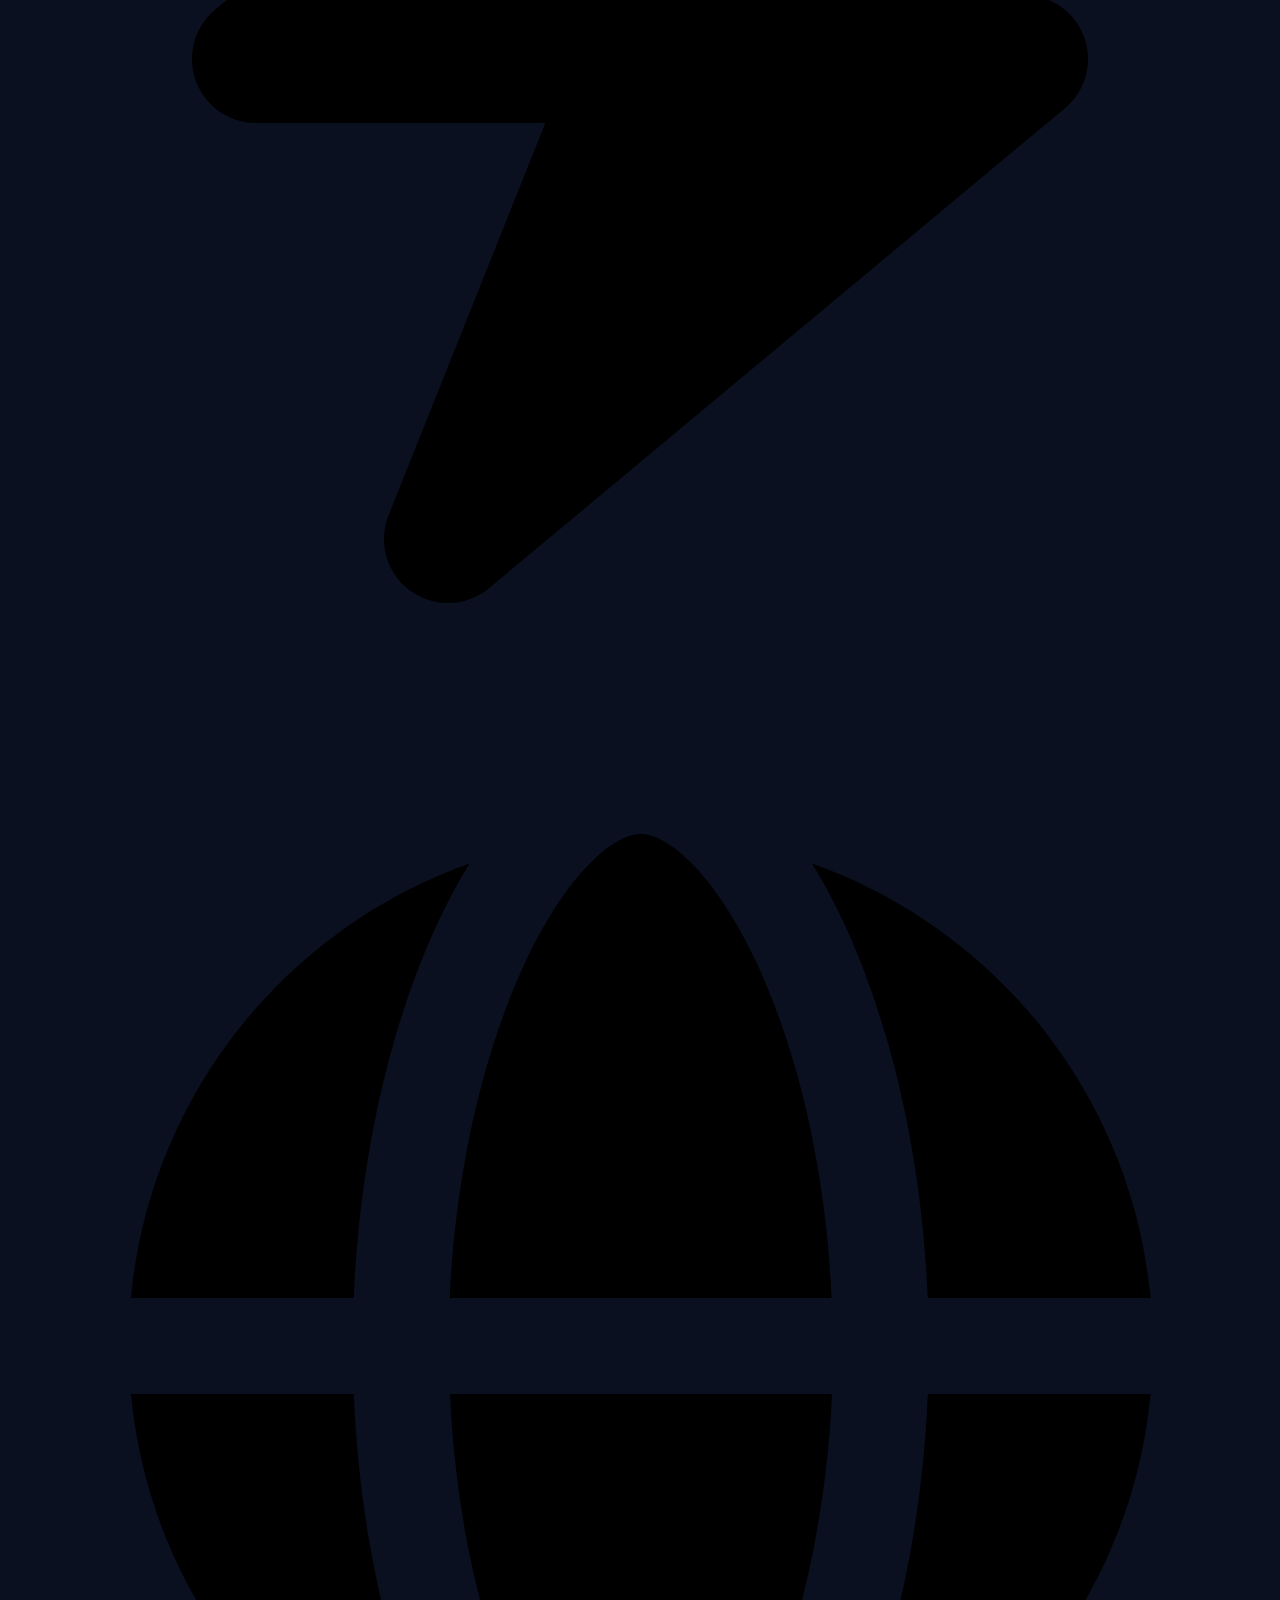
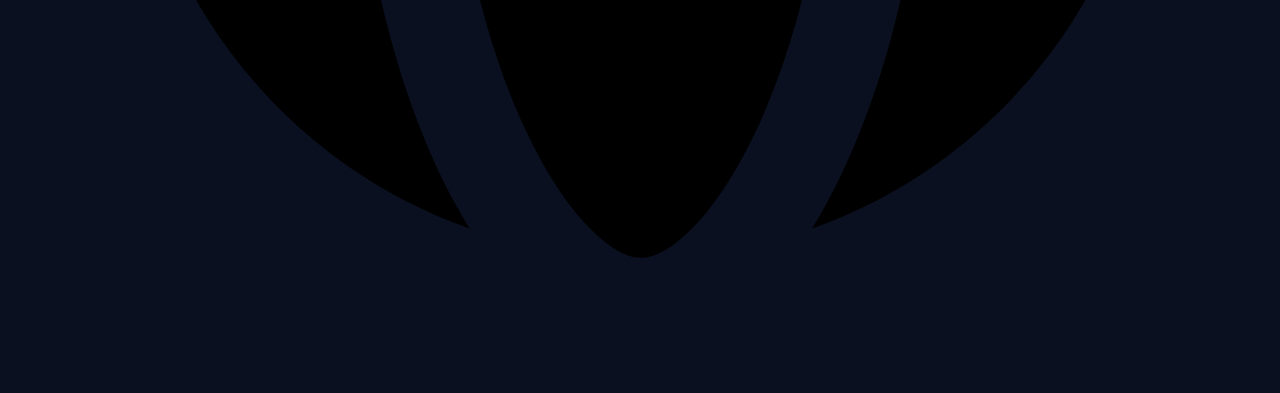
==== commit 6dfd7839: "Refactor index.html for improved structure and semantics Updated HTML structure by consolidating hea" ====
--- a/index.html
+++ b/index.html
@@ -1,35 +1,47 @@
-<!DOCTYPE html>
-<html lang="fr">
-
-<head>
-
-    <meta charset="UTF-8">
-
-    <meta name="viewport"
-          content="width=device-width, initial-scale=1.0">
-
-    <title>ATOMIA ⚛️</title>
-
-    <link rel="stylesheet" href="style.css">
-
-</head>
-
-<body>
+<!DOCTYPE html><html lang="fr"><head>
+    <meta charset="UTF-8"><meta
+    name="viewport"
+    content="width=device-width, initial-scale=1.0"
+>
+
+<meta
+    name="description"
+    content="ATOMIA — Explorateur de la matière interactif"
+>
+
+<title>ATOMIA ⚛️</title>
+
+<link rel="stylesheet" href="style.css">
+
+</head><body><!-- =====================================================
+     EN-TÊTE
+====================================================== -->
 
 <header class="header">
 
     <h1>
-        <strong>ATOMIA</strong><span>⚛️</span>
+        <strong>ATOMIA</strong>
+        <span>⚛️</span>
     </h1>
 
-    <p>Explorateur de la matière interactif</p>
-
-    <p>Cliquez sur un élément du tableau</p>
+    <p>
+        Explorateur de la matière interactif
+    </p>
+
+    <p>
+        Cliquez sur un élément du tableau
+    </p>
 
 </header>
 
 
+<!-- =====================================================
+     CONTENU PRINCIPAL
+====================================================== -->
+
 <main>
+
+    <!-- Recherche -->
 
     <section class="search-section">
 
@@ -38,53 +50,69 @@
             id="search"
             placeholder="Rechercher un élément, symbole, numéro..."
             autocomplete="off"
+            aria-label="Rechercher un élément"
         >
 
     </section>
 
 
+    <!-- Tableau périodique -->
+
     <section class="periodic-section">
 
-        <h2>Tableau périodique</h2>
+        <h2>
+            Tableau périodique
+        </h2>
 
         <div
             id="periodic-table"
-            class="periodic-table">
-        </div>
+            class="periodic-table"
+            aria-label="Tableau périodique des éléments"
+        ></div>
 
     </section>
 
+
+    <!-- Fiche d'un élément -->
 
     <section
         id="element-view"
-        class="element-view hidden">
-    </section>
+        class="element-view hidden"
+    ></section>
 
 </main>
 
 
-<!-- LÉGENDE -->
+<!-- =====================================================
+     LÉGENDE
+====================================================== -->
 
 <section class="legend">
 
     <button
         class="legend-header"
         id="legend-toggle"
-        type="button">
-
-        <h2>Légende</h2>
+        type="button"
+        aria-expanded="false"
+        aria-controls="legend-content"
+    >
+
+        <h2>
+            Légende
+        </h2>
 
         <span
             class="legend-arrow"
-            aria-hidden="true">
-        </span>
+            aria-hidden="true"
+        ></span>
 
     </button>
 
 
     <div
         class="legend-content"
-        id="legend-content">
+        id="legend-content"
+    >
 
         <p>
             🔴 Métaux alcalins — Lithium, sodium, potassium,
@@ -102,7 +130,8 @@
         </p>
 
         <p>
-            🔵 Autres métaux — Métaux post-transition et autres métaux.
+            🔵 Autres métaux — Métaux post-transition et
+            autres métaux.
         </p>
 
         <p>
@@ -140,30 +169,145 @@
 </section>
 
 
-<!-- GITHUB -->
+<!-- =====================================================
+     GITHUB
+====================================================== -->
 
 <a
     href="https://github.com/McAlex4031/Atomia"
-    class="github">
+    class="github"
+    target="_blank"
+    rel="noopener noreferrer"
+>
     GitHub
 </a>
 
 
+<!-- =====================================================
+     PIED DE PAGE
+====================================================== -->
+
 <footer>
 
-    <p>© 2026 ATOMIA.</p>
-
-    <p>CC0</p>
-
-    <p>
-        Bases de données : NUBASE, NIST, IUPAC, mendeleev
+    <p>
+        © 2026 ATOMIA.
+    </p>
+
+    <p>
+        CC0
+    </p>
+
+    <p>
+        Bases de données : NUBASE, NIST, IUPAC
     </p>
 
 </footer>
 
 
+<!-- =====================================================
+     NAVIGATION PRINCIPALE
+     4 ICÔNES — AUCUN TEXTE
+====================================================== -->
+
+<nav
+    class="bottom-nav"
+    aria-label="Navigation principale"
+>
+
+    <!-- TABLEAU -->
+
+    <a
+        href="index.html"
+        class="bottom-nav-item active"
+        aria-label="Tableau périodique"
+        title="Tableau périodique"
+    >
+
+        <svg
+            xmlns="http://www.w3.org/2000/svg"
+            viewBox="0 0 640 640"
+            aria-hidden="true"
+        >
+
+            <path d="M482.2 241.2C476.8 239.4 471.4 237.7 466 236.1C466.9 232.4 467.7 228.7 468.5 225C480.8 165.4 472.7 117.5 445.4 101.7C419.1 86.6 376.2 102.3 332.8 140.1C328.5 143.8 324.3 147.7 320.3 151.6C317.6 149 314.8 146.4 312 143.9C266.5 103.5 220.9 86.5 193.6 102.4C167.4 117.6 159.6 162.7 170.6 219.1C171.7 224.7 172.9 230.2 174.3 235.8C167.9 237.6 161.6 239.6 155.7 241.7C102.3 260.2 64 289.4 64 319.6C64 350.8 104.8 382.1 160.3 401.1C164.8 402.6 169.3 404.1 173.9 405.4C172.4 411.4 171.1 417.3 169.9 423.4C159.4 478.9 167.6 522.9 193.8 538C220.8 553.6 266.2 537.6 310.4 498.9C313.9 495.8 317.4 492.6 320.9 489.2C325.3 493.5 329.9 497.6 334.5 501.6C377.3 538.4 419.6 553.3 445.7 538.2C472.7 522.6 481.5 475.3 470.1 417.7C469.2 413.3 468.2 408.8 467.1 404.2C470.3 403.3 473.4 402.3 476.5 401.3C534.2 382.2 576 351.3 576 319.6C576 289.3 536.6 259.9 482.2 241.2zM346.9 156.3C384.1 123.9 418.8 111.2 434.6 120.3C451.5 130 458 169.2 447.4 220.7C446.7 224.1 446 227.4 445.1 230.7C422.9 225.7 400.4 222.1 377.8 220.1C364.8 201.5 350.6 183.7 335.2 167C339.1 163.3 342.9 159.8 346.9 156.3zM231.2 371.5C236.3 380.2 241.5 388.9 247 397.4C231.4 395.7 215.9 393.2 200.6 389.9C205 375.5 210.5 360.6 216.9 345.4C221.5 354.2 226.2 362.9 231.2 371.5zM200.9 251.2C215.3 248 230.6 245.4 246.5 243.4C241.2 251.7 236 260.2 231.1 268.8C226.2 277.3 221.4 286 216.9 294.8C210.6 279.9 205.3 265.3 200.9 251.2zM228.3 320.1C234.9 306.3 242.1 292.8 249.7 279.5C257.3 266.2 265.5 253.3 274.1 240.6C289.1 239.5 304.4 238.9 320 238.9C335.6 238.9 351 239.5 365.9 240.6C374.4 253.2 382.5 266.1 390.2 279.3C397.9 292.5 405.1 306 411.9 319.7C405.2 333.5 398 347.1 390.3 360.5C382.7 373.8 374.6 386.7 366.1 399.5C351.2 400.6 335.7 401.1 320 401.1C304.3 401.1 289.1 400.6 274.4 399.7C265.7 387 257.5 374 249.8 360.7C242.1 347.4 235 333.9 228.3 320.1zM408.9 371.3C414 362.5 418.8 353.6 423.5 344.6C429.9 359.1 435.5 373.8 440.4 388.9C424.9 392.4 409.2 395.1 393.4 396.9C398.8 388.5 403.9 379.9 408.9 371.3zM423.3 294.8C418.6 286 413.8 277.2 408.8 268.6C403.9 260.1 398.8 251.7 393.5 243.4C409.6 245.4 425 248.1 439.4 251.4C434.8 266.2 429.4 280.6 423.3 294.8zM320.2 182.3C330.7 193.7 340.6 205.7 349.8 218.1C330 217.2 310.1 217.2 290.3 218.1C300.1 205.2 310.2 193.2 320.2 182.3zM204.2 121C221 111.2 258.3 125.2 297.6 160C300.1 162.2 302.6 164.6 305.2 167C289.7 183.7 275.4 201.5 262.3 220.1C239.7 222.1 217.3 225.6 195.1 230.5C193.8 225.4 192.7 220.2 191.6 215C182.2 166.6 188.4 130.1 204.2 121zM179.7 384.6C175.5 383.4 171.4 382.1 167.3 380.7C146 374 121.8 363.4 104.3 349.5C94.2 342.5 87.4 331.7 85.5 319.6C85.5 301.3 117.1 277.9 162.7 262C168.4 260 174.2 258.2 180 256.5C186.8 278.2 195 299.5 204.5 320.1C194.9 341 186.6 362.6 179.7 384.6zM296.3 482.6C279.8 497.7 260.7 509.7 239.9 517.9C228.8 523.2 216 523.7 204.6 519.2C188.7 510 182.1 474.7 191.1 427.2C192.2 421.6 193.4 416 194.8 410.5C217.2 415.3 239.8 418.6 262.7 420.3C275.9 439 290.4 456.9 305.9 473.7C302.7 476.8 299.5 479.8 296.3 482.6zM320.8 458.3C310.6 447.3 300.4 435.1 290.5 422C300.1 422.4 310 422.6 320 422.6C330.3 422.6 340.4 422.4 350.4 421.9C341.2 434.6 331.3 446.7 320.8 458.3zM451.5 488.3C450.6 500.5 444.6 511.9 435 519.6C419.1 528.8 385.2 516.8 348.6 485.4C344.4 481.8 340.2 477.9 335.9 473.9C351.2 457 365.3 439.1 378.1 420.3C401 418.4 423.8 414.9 446.3 409.8C447.3 413.9 448.2 418 449 422C453.9 443.6 454.7 466.1 451.5 488.3zM469.7 380.8C466.9 381.7 464.1 382.6 461.2 383.4C454.2 361.6 445.6 340.3 435.7 319.6C445.3 299.2 453.4 278.2 460.2 256.7C465.4 258.2 470.4 259.8 475.2 261.4C521.8 277.4 554.5 301.2 554.5 319.4C554.5 339 519.6 364.3 469.7 380.8zM320 365.8C345.3 365.8 365.8 345.3 365.8 320C365.8 294.7 345.3 274.2 320 274.2C294.7 274.2 274.2 294.7 320 365.8z"/>
+
+        </svg>
+
+    </a>
+
+
+    <!-- BIBLIOTHÈQUE -->
+
+    <a
+        href="book.html"
+        class="bottom-nav-item"
+        aria-label="Bibliothèque"
+        title="Bibliothèque"
+    >
+
+        <svg
+            xmlns="http://www.w3.org/2000/svg"
+            viewBox="0 0 640 640"
+            aria-hidden="true"
+        >
+
+            <path d="M192 576L512 576C529.7 576 544 561.7 544 544C544 526.3 529.7 512 512 512L512 445.3C530.6 438.7 544 420.9 544 400L544 112C544 85.5 522.5 64 496 64L448 64L448 233.4C448 245.9 437.9 256 425.4 256C419.4 256 413.6 253.6 409.4 249.4L368 208L326.6 249.4C322.4 253.6 316.6 256 310.6 256C298.1 256 288 245.9 288 233.4L288 64L192 64C139 64 96 107 96 160L96 480C96 533 139 576 192 576zM160 480C160 462.3 174.3 448 192 448L448 448L448 512L192 512C174.3 512 160 497.7 160 480z"/>
+
+        </svg>
+
+    </a>
+
+
+    <!-- VALENCES -->
+
+    <a
+        href="valences.html"
+        class="bottom-nav-item"
+        aria-label="Valences"
+        title="Valences"
+    >
+
+        <svg
+            xmlns="http://www.w3.org/2000/svg"
+            viewBox="0 0 640 640"
+            aria-hidden="true"
+        >
+
+            <path d="M434.8 54.1C446.7 62.7 451.1 78.3 445.7 91.9L367.3 288L512 288C525.5 288 537.5 296.4 542.1 309.1C546.7 321.8 542.8 336 532.5 344.6L244.5 584.6C233.2 594 217.1 594.5 205.2 585.9C193.3 577.3 188.9 561.7 194.3 548.1L272.7 352L128 352C114.5 352 102.5 343.6 97.9 330.9C93.3 318.2 97.2 304 107.5 295.4L395.5 55.4C406.8 46 422.9 45.5 434.8 54.1z"/>
+
+        </svg>
+
+    </a>
+
+
+    <!-- EN SAVOIR PLUS -->
+
+    <a
+        href="plus.html"
+        class="bottom-nav-item"
+        aria-label="En savoir plus"
+        title="En savoir plus"
+    >
+
+        <svg
+            xmlns="http://www.w3.org/2000/svg"
+            viewBox="0 0 640 640"
+            aria-hidden="true"
+        >
+
+            <path d="M415.9 344L225 344C227.9 408.5 242.2 467.9 262.5 511.4C273.9 535.9 286.2 553.2 297.6 563.8C308.8 574.3 316.5 576 320.5 576C324.5 576 332.2 574.3 343.4 563.8C354.8 553.2 367.1 535.8 378.5 511.4C398.8 467.9 413.1 408.5 416 344zM224.9 296L415.8 296C413 231.5 398.7 172.1 378.4 128.6C367 104.2 354.7 86.8 343.3 76.2C332.1 65.7 324.4 64 320.4 64C316.4 64 308.7 65.7 297.5 76.2C286.1 86.8 273.8 104.2 262.4 128.6C242.1 172.1 227.8 231.5 224.9 296zM176.9 296C180.4 210.4 202.5 130.9 234.8 78.7C142.7 111.3 74.9 195.2 65.5 296L176.9 296zM65.5 344C74.9 444.8 142.7 528.7 234.8 561.3C202.5 509.1 180.4 429.6 176.9 344L65.5 344zM463.9 344C460.4 429.6 438.3 509.1 406 561.3C498.1 528.6 565.9 444.8 575.3 344L463.9 344zM575.3 296C565.9 195.2 498.1 111.3 406 78.7C438.3 130.9 460.4 210.4 463.9 296L575.3 296z"/>
+
+        </svg>
+
+    </a>
+
+</nav>
+
+
+<!-- =====================================================
+     JAVASCRIPT
+====================================================== -->
+
 <script src="app.js"></script>
 
-</body>
-
-</html>
+</body></html>
--- a/style.css
+++ b/style.css
@@ -1264,15 +1264,185 @@
     border: 1px solid rgba(56, 189, 248, 0.12);
 }
 
+/* =========================================================
+   FIN DE LA FICHE ÉLÉMENT
+   ========================================================= */
+
 .element-symbol-large {
-    width: 
-       
-.element {
-    color: var(--text);
-}
-
-.element .atomic-number,
-.element .symbol,
-.element .element-name {
-    color: inherit;
-}
+    width: 80px;
+    height: 80px;
+
+    display: flex;
+    align-items: center;
+    justify-content: center;
+
+    flex-shrink: 0;
+
+    background: var(--background-secondary);
+
+    border: 2px solid var(--accent);
+
+    border-radius: 16px;
+
+    color: var(--text);
+
+    font-size: 2rem;
+    font-weight: 800;
+}
+
+
+/* =========================================================
+   TEXTE DU TABLEAU PÉRIODIQUE
+   ========================================================= */
+
+.periodic-table .element {
+    color: var(--text);
+}
+
+.periodic-table .element .atomic-number {
+    color: var(--text-secondary);
+}
+
+.periodic-table .element .symbol {
+    color: var(--text);
+}
+
+.periodic-table .element .element-name {
+    color: var(--text-secondary);
+}
+
+
+/* =========================================================
+   BOUTON CLAIR / SOMBRE
+   ========================================================= */
+
+.theme-toggle {
+
+    position: fixed;
+
+    top: 15px;
+    left: 15px;
+
+    z-index: 1000;
+
+    width: 46px;
+    height: 46px;
+
+    display: flex;
+    align-items: center;
+    justify-content: center;
+
+    background: var(--card);
+
+    border: 1px solid var(--border);
+
+    border-radius: 12px;
+
+    color: var(--text);
+
+    font-size: 1.25rem;
+
+    cursor: pointer;
+
+    box-shadow:
+        0 5px 15px var(--shadow);
+
+    transition:
+        transform 0.2s ease,
+        background 0.2s ease,
+        border-color 0.2s ease;
+}
+
+.theme-toggle:hover {
+
+    transform: translateY(-2px);
+
+    border-color: var(--accent);
+
+}
+
+
+/* =========================================================
+   MODE CLAIR
+   ========================================================= */
+
+body.light-theme {
+
+    --background: #F5F7FA;
+    --background-secondary: #FFFFFF;
+    --card: #E9EEF5;
+
+    --text: #172033;
+    --text-secondary: #526176;
+
+    --accent: #0284C7;
+    --accent-dark: #0369A1;
+
+    --border: rgba(30, 41, 59, 0.15);
+    --shadow: rgba(15, 23, 42, 0.18);
+}
+
+
+/* =========================================================
+   MODE CLAIR — TABLEAU
+   ========================================================= */
+
+body.light-theme .periodic-table .element {
+
+    color: var(--text);
+
+    background: var(--card);
+}
+
+body.light-theme .periodic-table .element .symbol {
+
+    color: var(--text);
+}
+
+body.light-theme .periodic-table .element .atomic-number,
+body.light-theme .periodic-table .element .element-name {
+
+    color: var(--text-secondary);
+}
+
+
+/* =========================================================
+   MODE CLAIR — RECHERCHE
+   ========================================================= */
+
+body.light-theme #search {
+
+    background: var(--background-secondary);
+
+    color: var(--text);
+}
+
+
+/* =========================================================
+   MODE CLAIR — FICHE
+   ========================================================= */
+
+body.light-theme .element-view {
+
+    background: var(--background-secondary);
+}
+
+
+/* =========================================================
+   RESPONSIVE — BOUTON THÈME
+   ========================================================= */
+
+@media (max-width: 600px) {
+
+    .theme-toggle {
+
+        top: 10px;
+        left: 10px;
+
+        width: 42px;
+        height: 42px;
+
+        font-size: 1.1rem;
+    }
+
+}
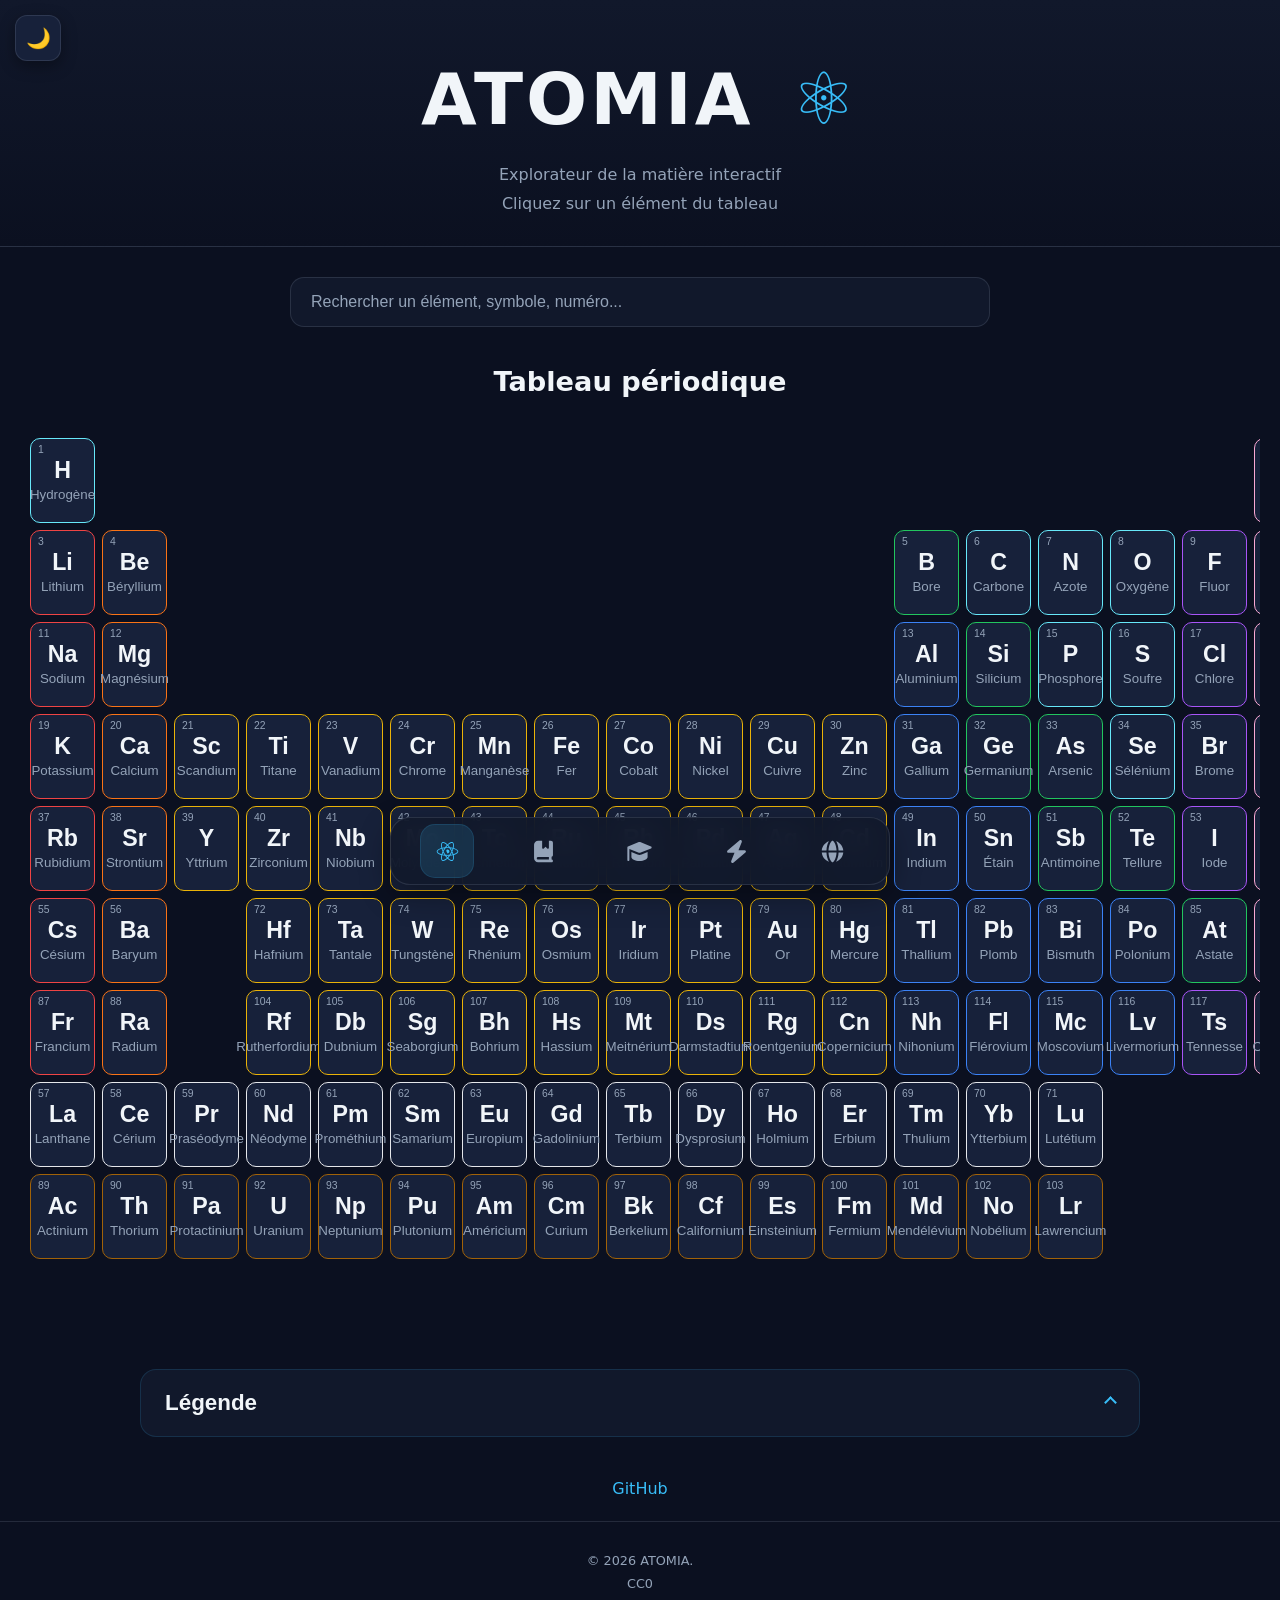
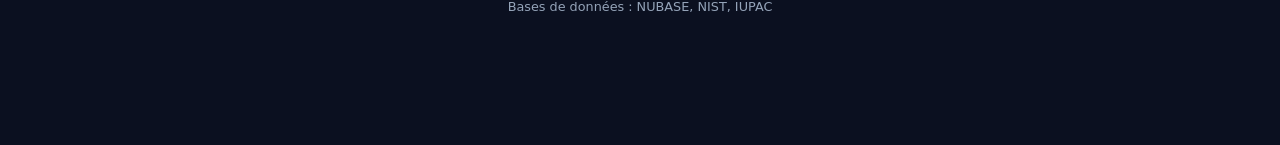
==== commit 25fc3f5c: "Add link to cours.html in the navigation" ====
--- a/index.html
+++ b/index.html
@@ -257,6 +257,13 @@
 
     </a>
 
+    <!-- COURS -->
+
+    <a href="cours.html" class="bottom-nav-item" aria-label="Cours">
+    <svg xmlns="http://www.w3.org/2000/svg" viewBox="0 0 640 640">
+        <path d="M80 259.8L289.2 345.9C299 349.9 309.4 352 320 352C330.6 352 341 349.9 350.8 345.9L593.2 246.1C602.2 242.4 608 233.7 608 224C608 214.3 602.2 205.6 593.2 201.9L350.8 102.1C341 98.1 330.6 96 320 96C309.4 96 299 98.1 289.2 102.1L46.8 201.9C37.8 205.6 32 214.3 32 224L32 520C32 533.3 42.7 544 56 544C69.3 544 80 533.3 80 520L80 259.8zM128 331.5L128 448C128 501 214 544 320 544C426 544 512 501 512 448L512 331.4L369.1 390.3C353.5 396.7 336.9 400 320 400C303.1 400 286.5 396.7 270.9 390.3L128 331.4z"/>
+    </svg>
+    </a>
 
     <!-- VALENCES -->
 
--- a/style.css
+++ b/style.css
@@ -1446,3 +1446,457 @@
     }
 
 }
+
+/* ============================================================
+   NAVIGATION PRINCIPALE — BARRE DU BAS
+============================================================ */
+
+.bottom-nav {
+    position: fixed;
+    left: 50%;
+    bottom: 15px;
+    transform: translateX(-50%);
+
+    z-index: 1000;
+
+    width: min(500px, calc(100% - 30px));
+    height: 68px;
+
+    display: flex;
+    align-items: center;
+    justify-content: space-around;
+
+    padding: 8px;
+
+    background: rgba(17, 24, 43, 0.92);
+    border: 1px solid var(--border);
+    border-radius: 20px;
+
+    box-shadow: 0 10px 30px var(--shadow);
+
+    backdrop-filter: blur(14px);
+    -webkit-backdrop-filter: blur(14px);
+}
+
+
+/* Chaque bouton */
+
+.bottom-nav-item {
+    width: 54px;
+    height: 54px;
+
+    display: flex;
+    align-items: center;
+    justify-content: center;
+
+    color: var(--text-secondary);
+
+    border-radius: 15px;
+
+    text-decoration: none;
+
+    transition:
+        color 0.2s ease,
+        background 0.2s ease,
+        transform 0.2s ease;
+}
+
+
+/* Icônes SVG */
+
+.bottom-nav-item svg {
+    width: 27px;
+    height: 27px;
+
+    fill: currentColor;
+
+    transition:
+        transform 0.2s ease,
+        fill 0.2s ease;
+}
+
+
+/* Survol */
+
+.bottom-nav-item:hover {
+    color: var(--accent);
+    background: rgba(56, 189, 248, 0.10);
+
+    transform: translateY(-2px);
+}
+
+.bottom-nav-item:hover svg {
+    transform: scale(1.08);
+}
+
+
+/* Page actuellement sélectionnée */
+
+.bottom-nav-item.active {
+    color: var(--accent);
+
+    background: rgba(56, 189, 248, 0.14);
+
+    box-shadow:
+        inset 0 0 0 1px rgba(56, 189, 248, 0.15);
+}
+
+
+/* ============================================================
+   MODE CLAIR
+============================================================ */
+
+body.light-theme .bottom-nav {
+    background: rgba(255, 255, 255, 0.92);
+
+    border-color: var(--border);
+
+    box-shadow: 0 10px 30px var(--shadow);
+}
+
+body.light-theme .bottom-nav-item {
+    color: var(--text-secondary);
+}
+
+body.light-theme .bottom-nav-item:hover {
+    color: var(--accent);
+
+    background: rgba(2, 132, 199, 0.08);
+}
+
+body.light-theme .bottom-nav-item.active {
+    color: var(--accent);
+
+    background: rgba(2, 132, 199, 0.12);
+}
+
+
+/* ============================================================
+   MOBILE
+============================================================ */
+
+@media (max-width: 600px) {
+
+    .bottom-nav {
+        bottom: 10px;
+
+        width: calc(100% - 20px);
+        height: 62px;
+
+        border-radius: 18px;
+
+        padding: 6px;
+    }
+
+
+    .bottom-nav-item {
+        width: 50px;
+        height: 50px;
+
+        border-radius: 14px;
+    }
+
+
+    .bottom-nav-item svg {
+        width: 25px;
+        height: 25px;
+    }
+
+}
+
+
+/* ============================================================
+   ESPACE POUR ÉVITER QUE LA BARRE CACHE LE CONTENU
+============================================================ */
+
+body {
+    padding-bottom: 100px;
+}
+
+/* ============================================================
+   PAGE VALENCES
+============================================================ */
+
+.valences-page {
+    width: min(100%, 1000px);
+    margin: 0 auto;
+    padding: 30px 20px 40px;
+}
+
+.page-introduction {
+    margin-bottom: 30px;
+    padding: 24px;
+    background: var(--card);
+    border: 1px solid var(--border);
+    border-radius: 18px;
+    box-shadow: 0 8px 25px var(--shadow);
+}
+
+.page-introduction h2 {
+    margin: 0 0 8px;
+    color: var(--text);
+    font-size: 1.8rem;
+}
+
+.page-introduction p {
+    margin: 0;
+    color: var(--text-secondary);
+    line-height: 1.6;
+}
+
+
+/* Liste */
+
+.valences-list {
+    display: flex;
+    flex-direction: column;
+    gap: 12px;
+}
+
+
+/* Une ligne */
+
+.valence-item {
+    display: flex;
+    align-items: center;
+    gap: 18px;
+
+    width: 100%;
+    min-height: 90px;
+
+    padding: 12px 18px;
+
+    background: var(--card);
+    border: 1px solid var(--border);
+    border-radius: 14px;
+
+    box-shadow: 0 5px 18px var(--shadow);
+
+    transition:
+        transform 0.18s ease,
+        border-color 0.18s ease,
+        box-shadow 0.18s ease;
+}
+
+.valence-item:hover {
+    transform: translateX(4px);
+    border-color: var(--accent);
+}
+
+
+/* Petite case de l'élément */
+
+.valence-element {
+    position: relative;
+
+    width: 68px;
+    height: 68px;
+
+    flex-shrink: 0;
+
+    display: flex;
+    flex-direction: column;
+    align-items: center;
+    justify-content: center;
+
+    background: var(--background-secondary);
+
+    border: 2px solid var(--accent);
+    border-radius: 12px;
+
+    box-shadow:
+        inset 0 0 15px rgba(56, 189, 248, 0.06);
+}
+
+
+/* Symbole */
+
+.valence-symbol {
+    color: var(--text);
+
+    font-size: 1.45rem;
+    font-weight: 800;
+
+    line-height: 1;
+}
+
+
+/* Numéro atomique */
+
+.valence-number {
+    margin-top: 6px;
+
+    color: var(--text-secondary);
+
+    font-size: 0.72rem;
+}
+
+
+/* Informations à droite */
+
+.valence-information {
+    min-width: 0;
+    flex: 1;
+}
+
+.valence-information h3 {
+    margin: 0 0 7px;
+
+    color: var(--text);
+
+    font-size: 1.15rem;
+    font-weight: 700;
+}
+
+.valence-information p {
+    margin: 0;
+
+    color: var(--text-secondary);
+
+    font-size: 0.95rem;
+}
+
+.valence-information strong {
+    color: var(--text);
+}
+
+.valence-values {
+    color: var(--accent);
+    font-weight: 700;
+}
+
+
+/* Adaptation mobile */
+
+@media (max-width: 600px) {
+
+    .valences-page {
+        padding: 20px 12px 30px;
+    }
+
+    .page-introduction {
+        padding: 20px;
+        border-radius: 15px;
+    }
+
+    .page-introduction h2 {
+        font-size: 1.5rem;
+    }
+
+    .valence-item {
+        gap: 14px;
+
+        min-height: 80px;
+
+        padding: 10px 12px;
+
+        border-radius: 12px;
+    }
+
+    .valence-element {
+        width: 60px;
+        height: 60px;
+    }
+
+    .valence-symbol {
+        font-size: 1.25rem;
+    }
+
+    .valence-information h3 {
+        font-size: 1rem;
+    }
+
+    .valence-information p {
+        font-size: 0.88rem;
+    }
+}
+.valence-values {
+    display: inline-flex;
+    flex-wrap: wrap;
+    align-items: center;
+    gap: 7px;
+}
+
+.valence-badge {
+    display: inline-flex;
+    align-items: center;
+    justify-content: center;
+
+    min-width: 38px;
+    height: 30px;
+
+    padding: 0 10px;
+
+    background: rgba(56, 189, 248, 0.10);
+
+    border: 1px solid var(--accent);
+    border-radius: 999px;
+
+    color: var(--accent);
+
+    font-size: 0.85rem;
+    font-weight: 700;
+
+    line-height: 1;
+
+    white-space: nowrap;
+}
+
+.valence-item {
+    cursor: pointer;
+}
+
+.valence-item:focus-visible {
+    outline: 2px solid var(--accent);
+    outline-offset: 3px;
+}
+
+@media (max-width: 600px) {
+
+    .valence-values {
+        gap: 5px;
+    }
+
+    .valence-badge {
+        min-width: 34px;
+        height: 28px;
+
+        padding: 0 8px;
+
+        font-size: 0.8rem;
+    }
+}
+/* ============================================================
+   RECHERCHE DES VALENCES
+   ============================================================ */
+
+.valences-search {
+    width: 100%;
+    margin: 20px 0;
+}
+
+.valences-search input {
+    width: 100%;
+    box-sizing: border-box;
+    padding: 14px 18px;
+
+    background: var(--background-secondary);
+    border: 1px solid var(--border);
+    border-radius: 14px;
+
+    color: var(--text);
+    font-size: 1rem;
+    font-family: inherit;
+
+    outline: none;
+    transition: border-color 0.2s, box-shadow 0.2s;
+}
+
+.valences-search input::placeholder {
+    color: var(--text-secondary);
+}
+
+.valences-search input:focus {
+    border-color: var(--accent);
+    box-shadow: 0 0 0 3px rgba(56, 189, 248, 0.12);
+}
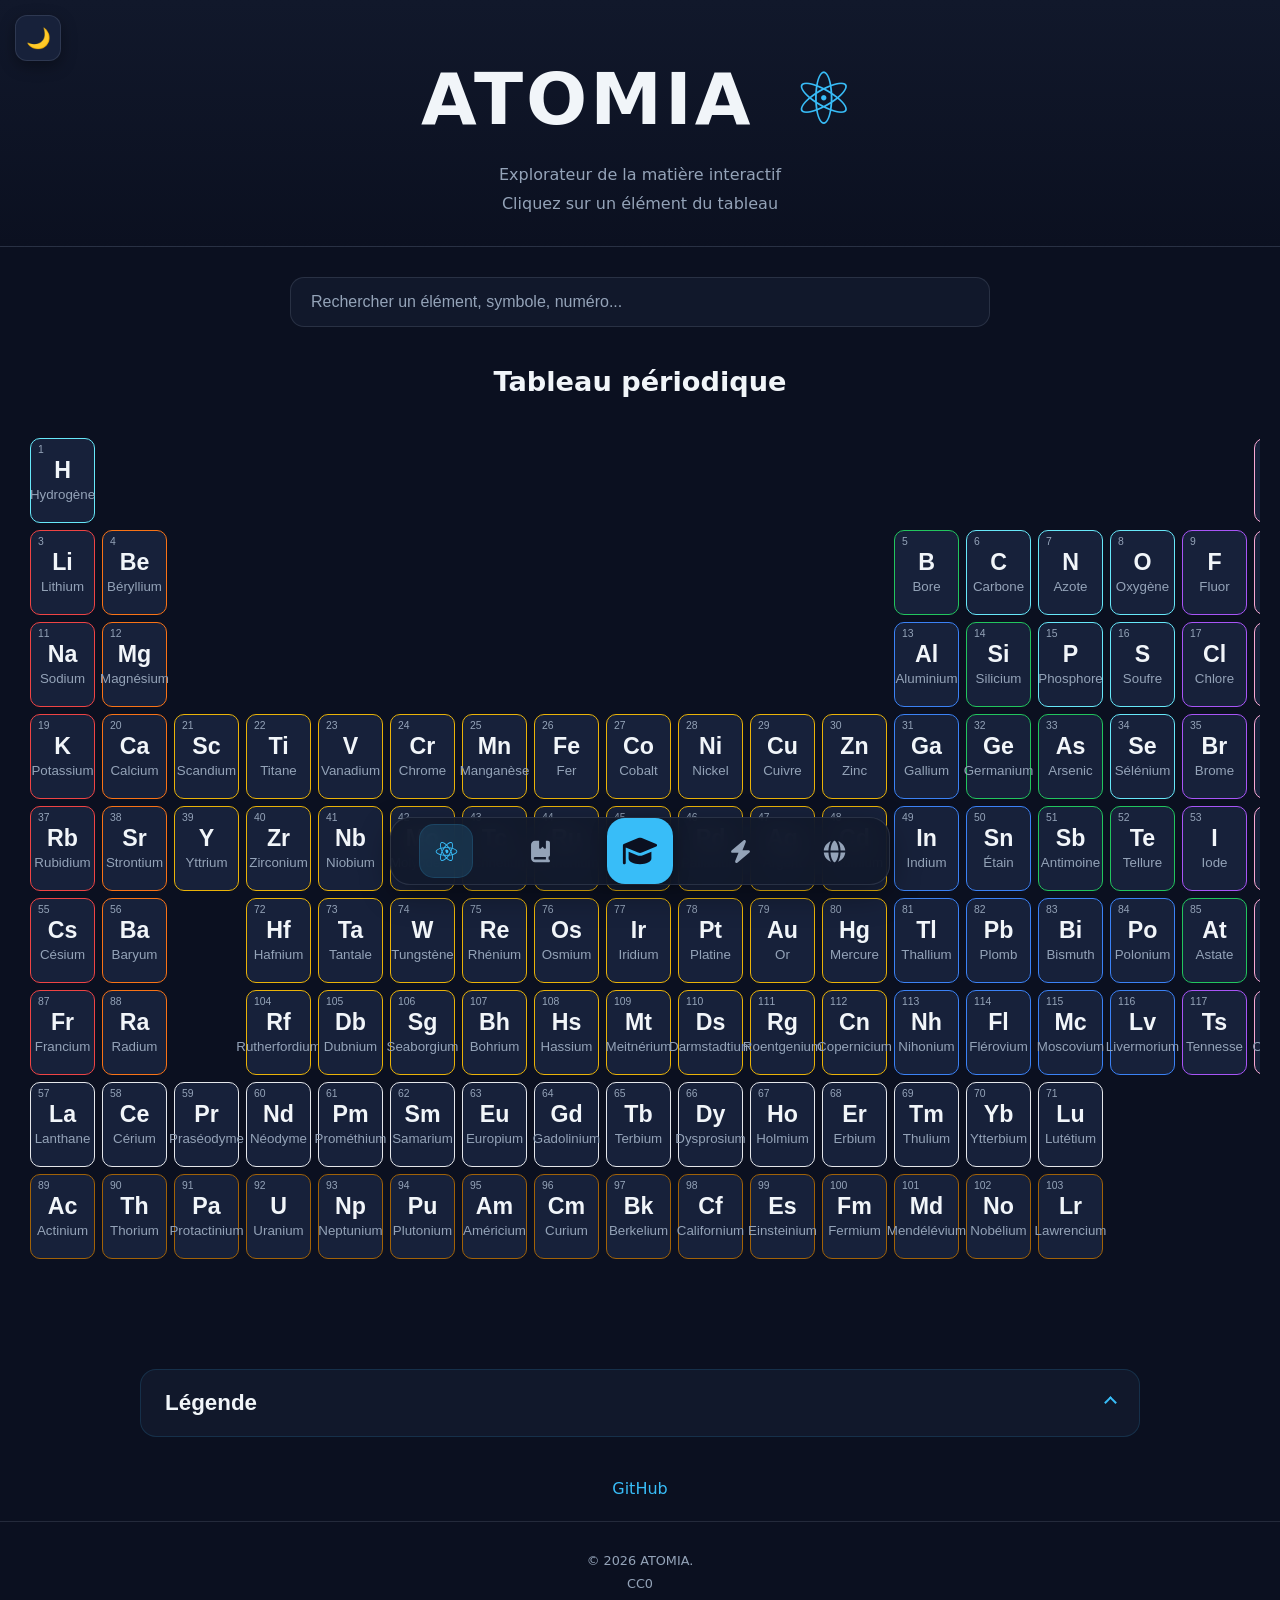
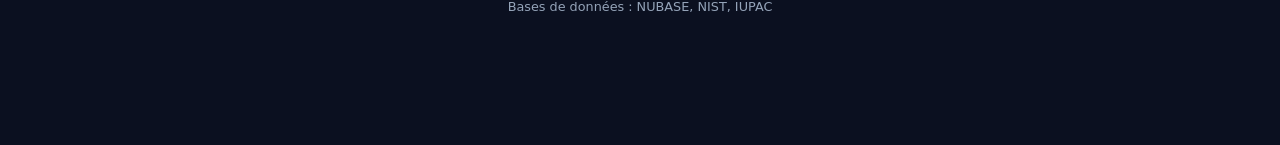
==== commit b54ac4f6: "Enhance 'Cours' link accessibility and attributes Updated the 'Cours' link to include title and aria" ====
--- a/index.html
+++ b/index.html
@@ -259,8 +259,17 @@
 
     <!-- COURS -->
 
-    <a href="cours.html" class="bottom-nav-item" aria-label="Cours">
-    <svg xmlns="http://www.w3.org/2000/svg" viewBox="0 0 640 640">
+    <a
+    href="cours.html"
+    class="bottom-nav-item cours"
+    aria-label="Cours"
+    title="Cours"
+>
+    <svg
+        xmlns="http://www.w3.org/2000/svg"
+        viewBox="0 0 640 640"
+        aria-hidden="true"
+    >
         <path d="M80 259.8L289.2 345.9C299 349.9 309.4 352 320 352C330.6 352 341 349.9 350.8 345.9L593.2 246.1C602.2 242.4 608 233.7 608 224C608 214.3 602.2 205.6 593.2 201.9L350.8 102.1C341 98.1 330.6 96 320 96C309.4 96 299 98.1 289.2 102.1L46.8 201.9C37.8 205.6 32 214.3 32 224L32 520C32 533.3 42.7 544 56 544C69.3 544 80 533.3 80 520L80 259.8zM128 331.5L128 448C128 501 214 544 320 544C426 544 512 501 512 448L512 331.4L369.1 390.3C353.5 396.7 336.9 400 320 400C303.1 400 286.5 396.7 270.9 390.3L128 331.4z"/>
     </svg>
     </a>
--- a/style.css
+++ b/style.css
@@ -1900,3 +1900,43 @@
     border-color: var(--accent);
     box-shadow: 0 0 0 3px rgba(56, 189, 248, 0.12);
 }
+
+/* ============================================================
+   BOUTON COURS — BOUTON CENTRAL MIS EN AVANT
+============================================================ */
+
+.bottom-nav-item.cours {
+    width: 66px;
+    height: 66px;
+
+    background: var(--accent);
+    color: var(--background);
+
+    border-radius: 18px;
+
+    /* Le bouton dépasse légèrement de la barre */
+    position: relative;
+    z-index: 20;
+
+    /* Ombre pour le faire ressortir */
+    box-shadow: 0 4px 15px rgba(0, 0, 0, 0.35);
+
+    /* Empêche les règles normales des autres boutons de l'écraser */
+    flex-shrink: 0;
+}
+
+/* Icône du bouton Cours */
+.bottom-nav-item.cours svg {
+    width: 38px;
+    height: 38px;
+    fill: currentColor;
+}
+
+/* Effet au toucher / survol */
+.bottom-nav-item.cours:hover {
+    transform: translateY(-2px);
+}
+
+.bottom-nav-item.cours:active {
+    transform: translateY(0);
+}
